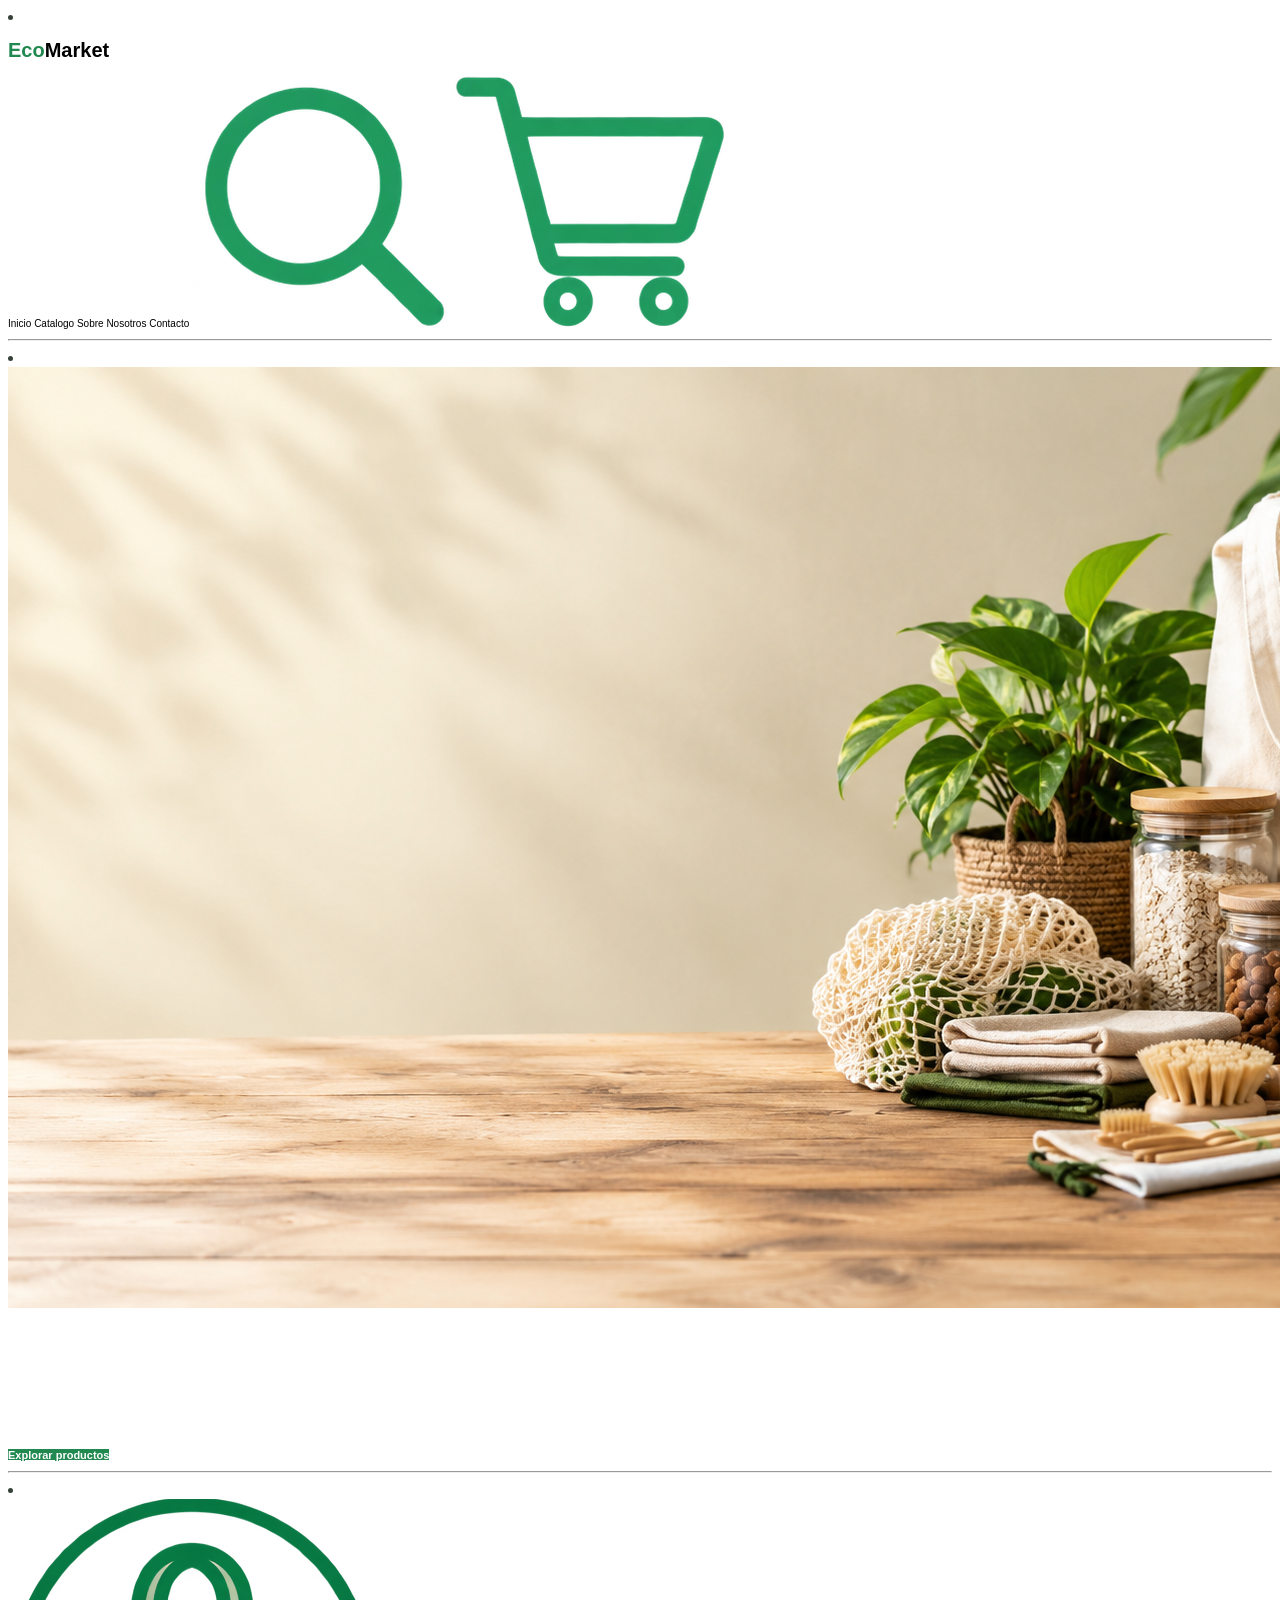
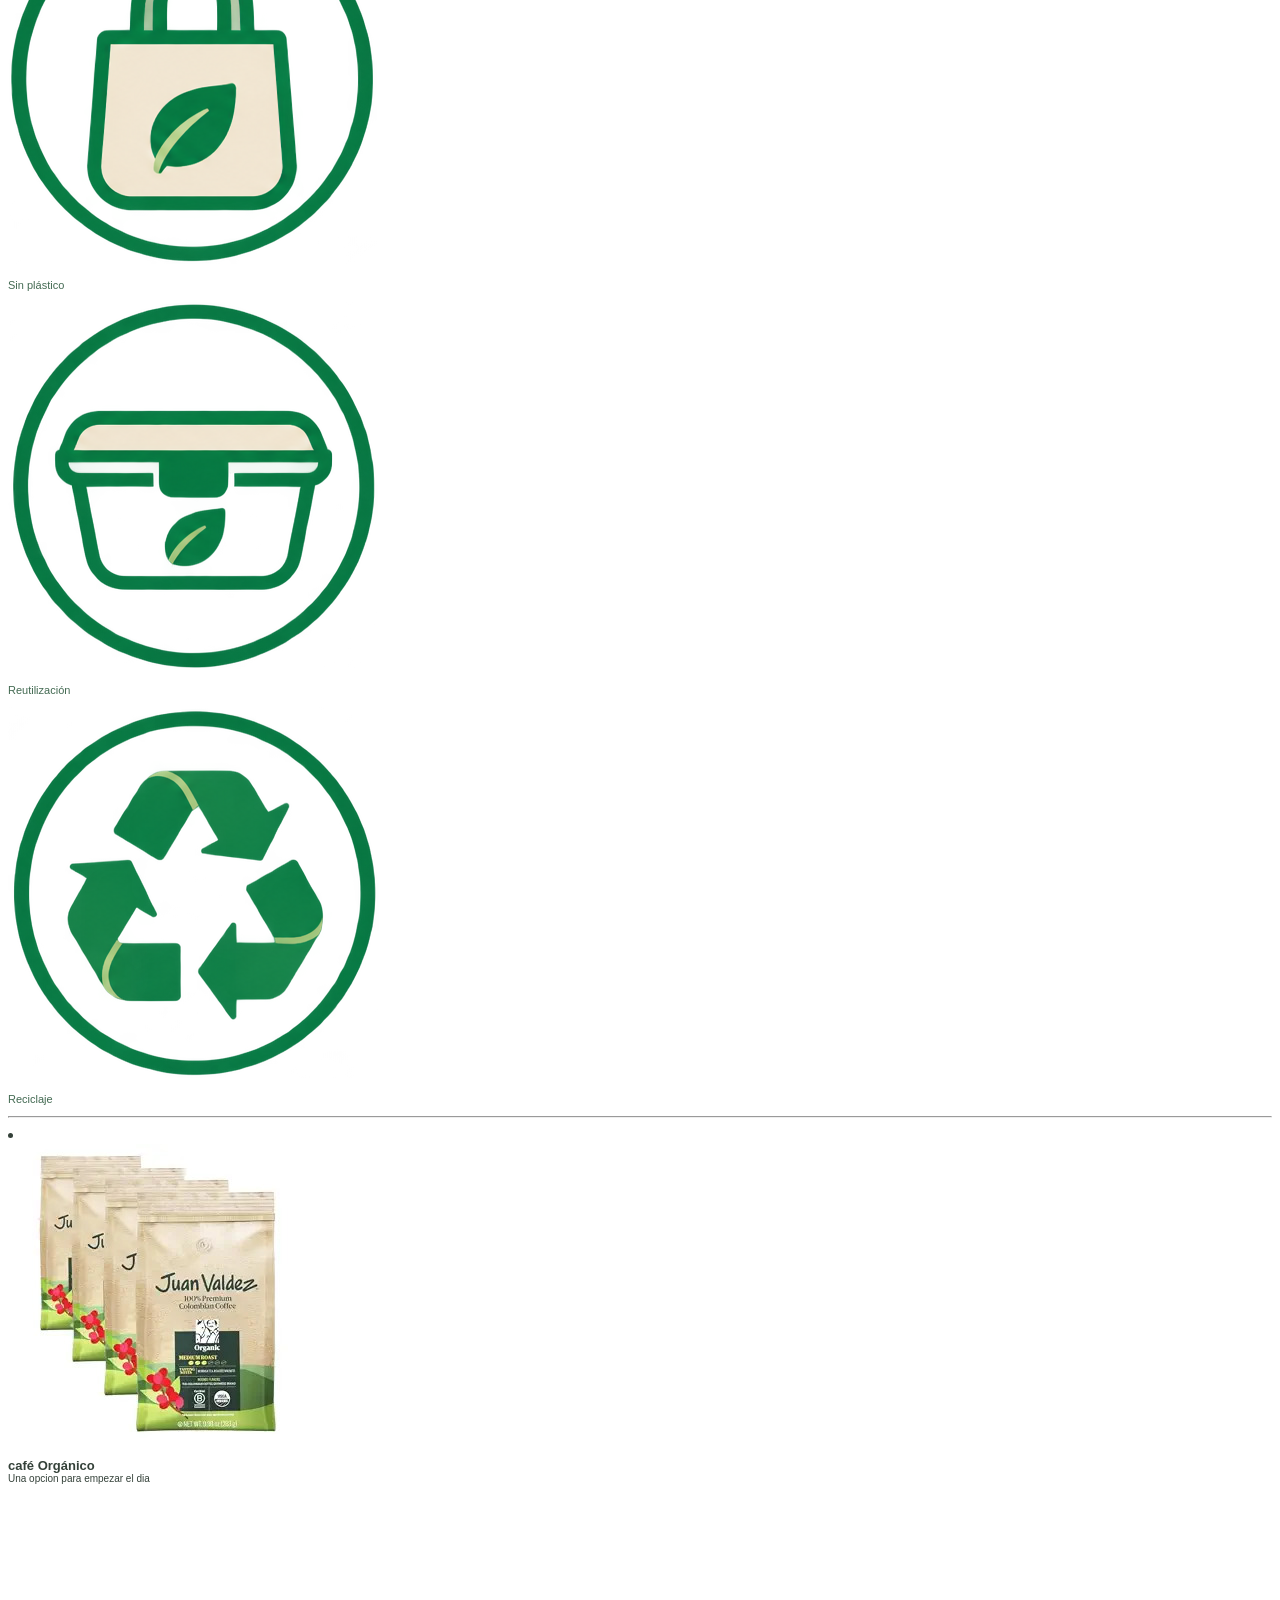
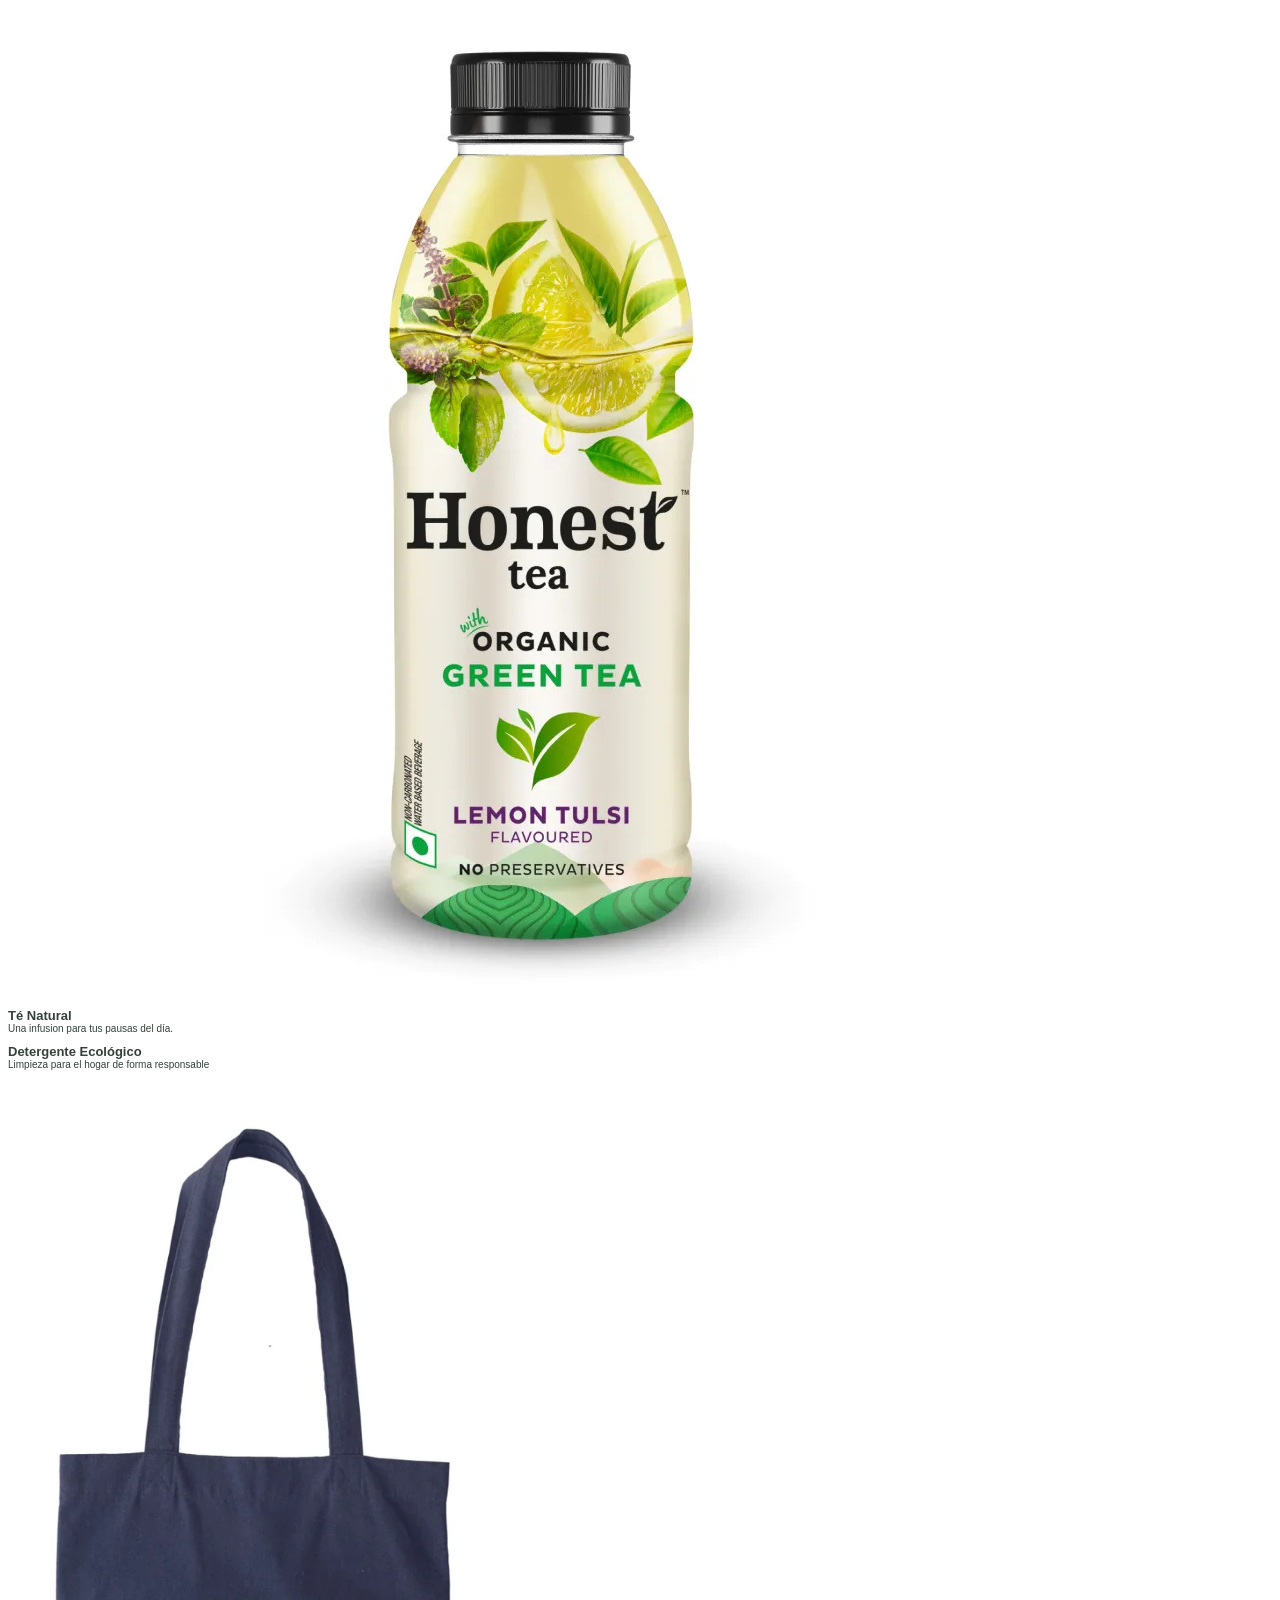
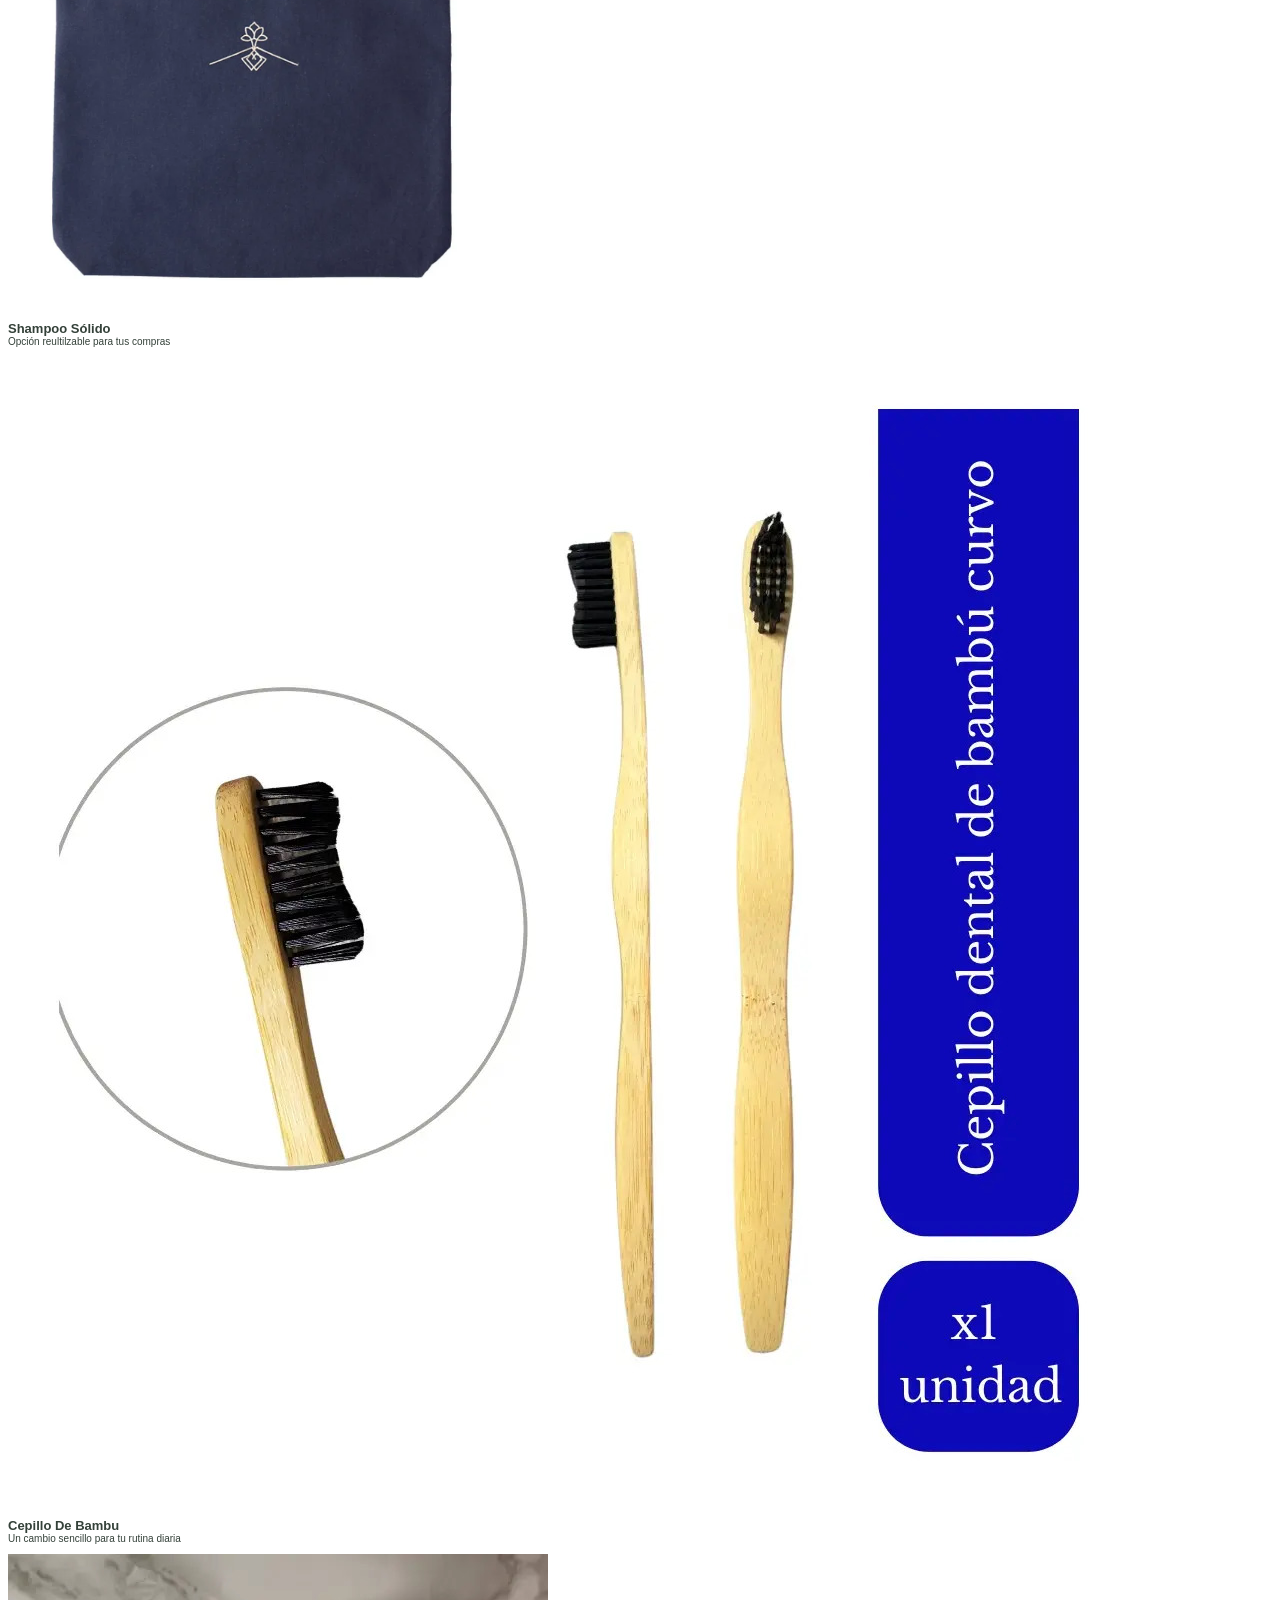
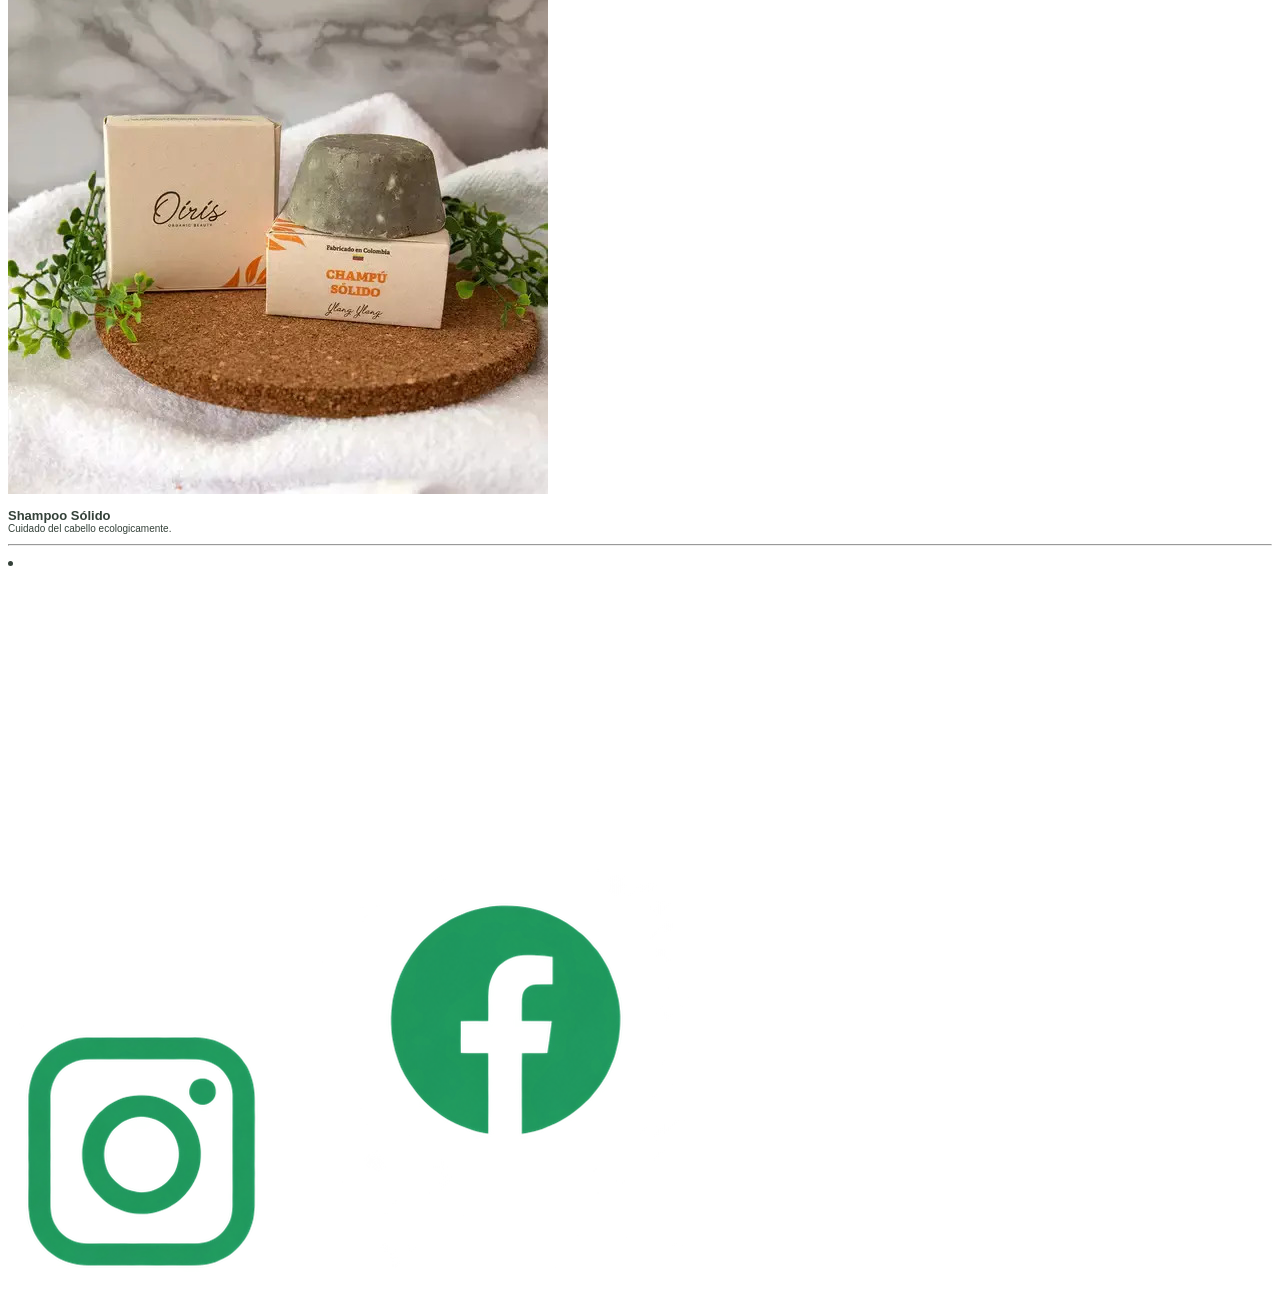
==== index.html @ 2b19588c "fix: :bug: Soluccion error de sintaxis en banner secundario entre un div class y la imagen#3 Solucci" ====
<!DOCTYPE html>
<html lang="en">
<head>
    <meta charset="UTF-8">
    <meta name="viewport" content="width=device-width, initial-scale=1.0">
    <link rel="stylesheet" href="css/layout.css">
    <link rel="stylesheet" href="css/main.css">
    <link rel="stylesheet" href="css/animations.css">
    <link rel="stylesheet" href="css/componets.css">
    <title>Inicio</title>
</head>
<body>

    <!--barra de encabezado-->
 <li class="barra_encabezado"> 
    <h1 class="titulo"><span>Eco</span>Market</h1>

    <a href="index.html" class="e_inicio">
        Inicio
    </a>

    <a href="view/productos.html" class="e_catalogo">
        Catalogo
    </a>

    <a href="view/sobre-nosotros.html" class="e_nosotros">
        Sobre Nosotros
    </a>

    <a href="#pie_de_pagina" class="e_contacto">
        Contacto
    </a>

    <img src="img/icons/lupa.png" class="barra_lupa">
    <img src="img/icons/carrito.png" class="barra_carro"> 
 </li>

<hr>

    <!--banner principal-->
 <li class="banner_principal">
    <img src="img/hero/banner principal.png" class="banner_principal">
    <h3 class="titulo_banner">Compra responsable vive sostenible</h3>
    <p class="texto_banner">Productos ecológicos y reutilizables para tu día a día.</p>
    <a href="/view/productos.html" target="_blank" class="boton_productos">
        Explorar productos
    </a>
</li> 

<hr>

    <!--banner secundario-->
<li class="banner_secundario">

    <div class="item_banner">
        <img src="img/icons/Sin-plástico.png" class="secundario_1">
        <h3 class="1_banner">Sin plástico</h3>
    </div>

    <div>
    <div class="item_banner">
        <img src="img/icons/Reutilización.png"  class="secundario_2">
        <h3 class="2_banner">Reutilización</h3>
    </div>

    <div class="item_banner">
        <img src="img/icons/Reciclaje.png" class="secundario_3">
        <h3 class="3_banner">Reciclaje</h3>
    </div>
</li>

<hr>

    <!--productos destacados-->
<li class="productos_destacados">

    <div class="destacados_objetos">
        <img src="img/products/alimentos-cafe.jpg">
        <p><span>café Orgánico</span><br>Una opcion para empezar el dia</p>
    </div>

    <div class="destacados_objetos">
        <img src="img/products/alimentos-tea.jpg">
        <p><span>Té Natural</span><br>Una infusion para tus pausas del día.</p>

    <div class="destacados_objetos"
        <img src="img/products/hogar-detergente.jpg">
        <p><span>Detergente Ecológico</span><br>Limpieza para el hogar de forma responsable</p>
    </div>
    
    <div class="destacados_objetos">
        <img src="img/products/moda-bolsa.png">
        <p><span>Shampoo Sólido</span><br>Opción reultilzable para tus compras</p>
    </div>

    <div class="destacados_objetos">
        <img src="img/products/personal-cepillo.jpg">
        <p><span>Cepillo De Bambu</span><br>Un cambio sencillo para tu rutina diaria</p>
    </div>

    <div class="destacados_objetos">
        <img src="img/products/personal-shampoo.jpg">
        <p><span>Shampoo Sólido</span><br>Cuidado del cabello ecologicamente.</p>
    </div>
</li>

<hr>

    <!--pie de pagina-->
<li class="pie_de_pagina">
<footer>
    <h3 class="titulo_pie">EcoMarket</h3>
    <p>Productos ecológicos para un consumo responsable<p>
    <h4>Contacto</h4>
    <ol>
        <p>ecomarket@gmail.com</p>
        <p>3245678900</p>
        <p>Tv 93 #34-99, Bucaramanga, Santander</p>
    </ol>
    <h4>Legal</h4>
    <ol>
        <p>Terminos y condiciones</p>
        <p>política de privacidad</p>
        <p>politica de cookies</p> 
    </ol>
    <h4>Redes</h4>

    <img src="img/icons/ig.png">
    <img src="img/icons/fb.png">
    <p spellcheck="false"></p>
    </footer>
</li>
</body>
</html>
---- css/layout.css ----
/*COMIENZO INDEX.HTML*/


/*Encabezado*/

/*Banner Principal*/

/*Banner Secundario*/

/*Productos 

/*Pie De Pagina*/


/*FINAL INDEX.HTML*/
---- css/main.css ----
/*COMIENZO INDEX.HTML*/

/*TODA LA PAGINA*/
body {
    font-family: 'Poppins', sans-serif;
    color: rgb(52, 65, 57);
}

/* Encabezado */
.titulo span{
    font-family: 'Montserrat', sans-serif;
    font-size: 20px;
    font-weight: 700;
    color: rgb(33, 136, 79);
}

.titulo {
    font-family: 'Montserrat', sans-serif;
    font-size: 20px;
    font-weight: 700;
    color: rgb(0, 0, 0);
}

.e_inicio, .e_catalogo, .e_nosotros, .e_contacto {
    font-size: 10px;
    font-weight: 500;
    color: rgb(0, 0, 0);
    text-decoration: none;
}

/* Banner principal */
.titulo_banner {
    font-size: 34px;
    font-weight: 700;
    color: rgb(255, 255, 255);
}

.texto_banner {
    font-size: 12px;
    font-weight: 400;
    color: rgb(255, 255, 255);
}

.boton_productos {
    font-size: 11px;
    font-weight: 600;
    color: rgb(255, 255, 255);
    background-color: rgb(33, 136, 79);
}

/* Banner secundario */
.item_banner h3 {
    font-size: 11px;
    font-weight: 500;
    color: rgb(67, 106, 82);
}

/* Productos destacados */
.destacados_objetos p {
    font-size: 10px;
    font-weight: 400;
    color: rgb(52, 65, 57);
}

.destacados_objetos span {
    font-size: 13px;
    font-weight: 700;
    color: rgb(52, 65, 57);
}

/* Pie de página */
footer h3 {
    font-size: 16px;
    font-weight: 700;
    color: rgb(255, 255, 255);
}

footer h4 {
    font-size: 11px;
    font-weight: 700;
    color: rgb(255, 255, 255);
}

footer p {
    font-size: 10px;
    font-weight: 400;
    color: rgb(255, 255, 255);
}

/*FINAL INDEX.HTML*/
---- css/animations.css ----
/*COMIENZO INDEX.HTML*/


/*Encabezado*/

/*Banner Principal*/

/*Banner Secundario*/

/*Productos*/

/*Pie De Pagina*/


/*FINAL INDEX.HTML*/
---- css/componets.css ----
/*COMIENZO INDEX.HTML*/


/*Encabezado*/

/*Banner Principal*/

/*Banner Secundario*/

/*Productos 

/*Pie De Pagina*/


/*FINAL INDEX.HTML*/
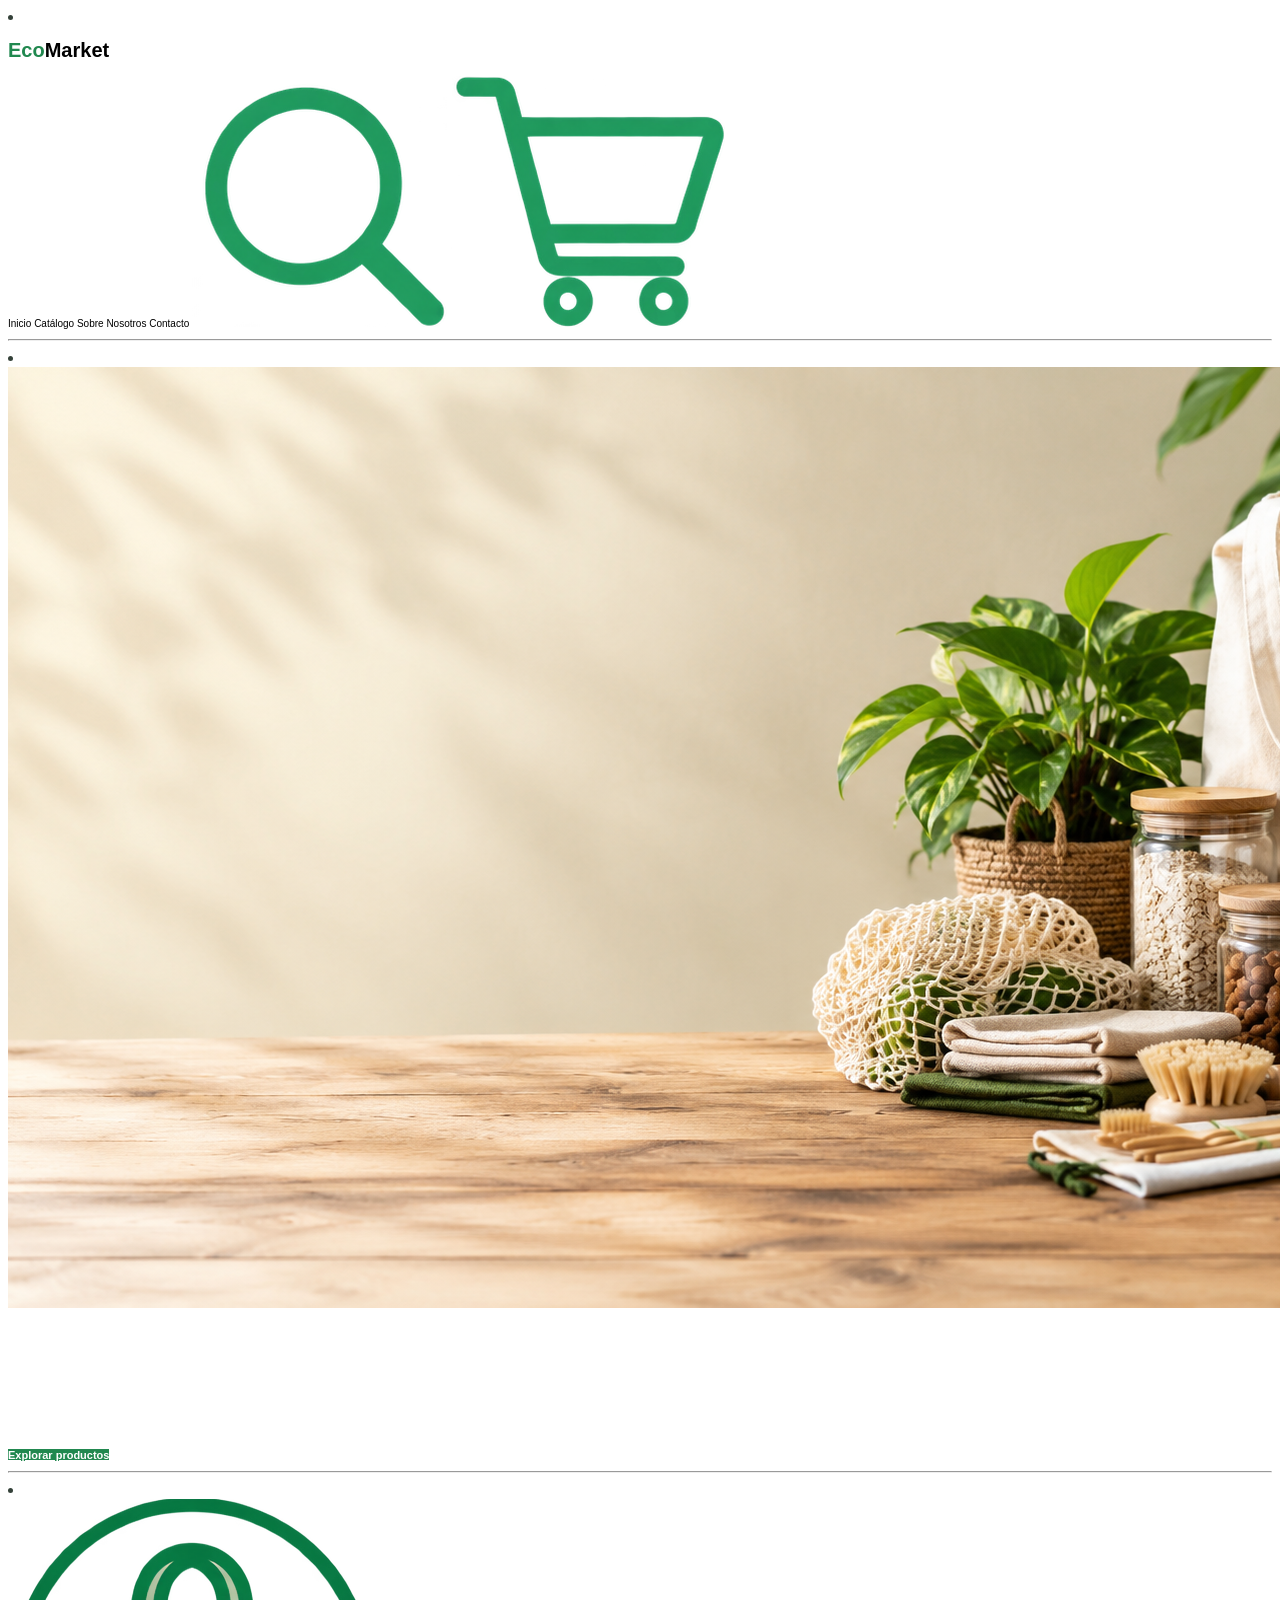
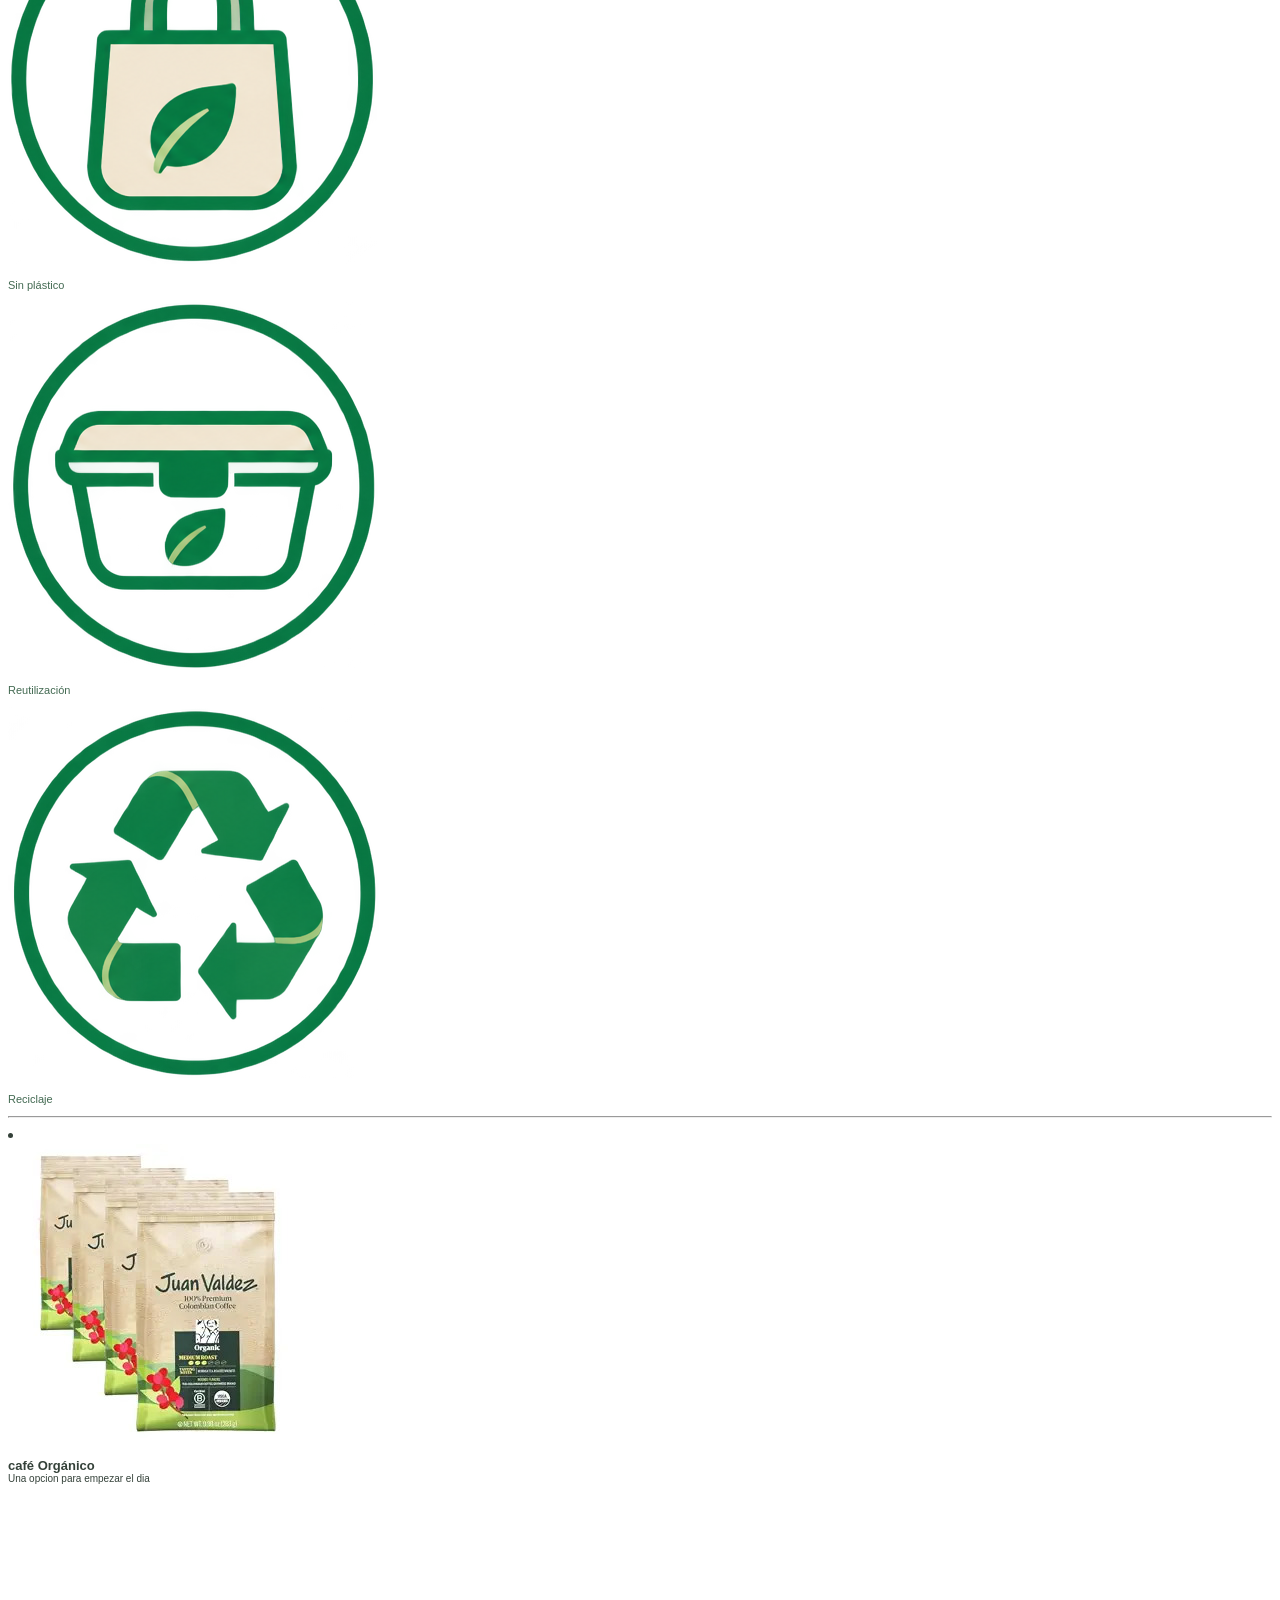
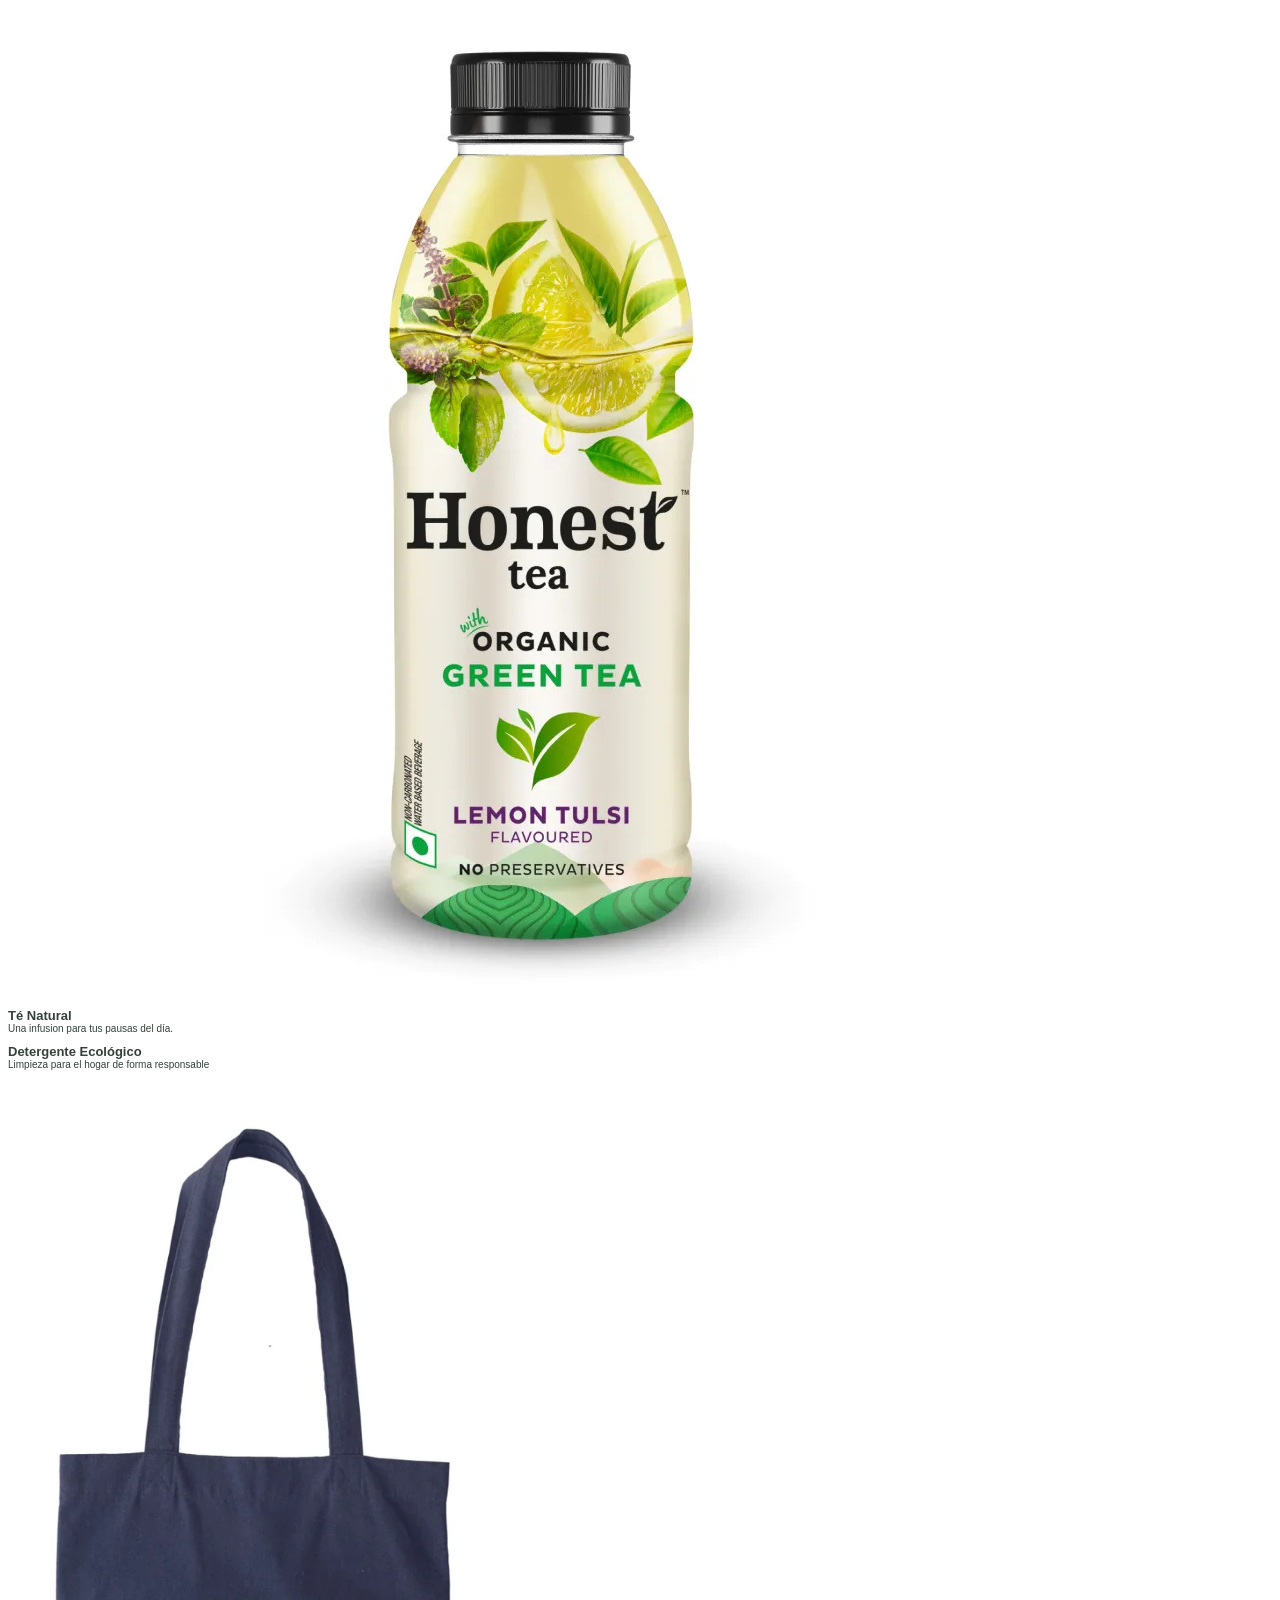
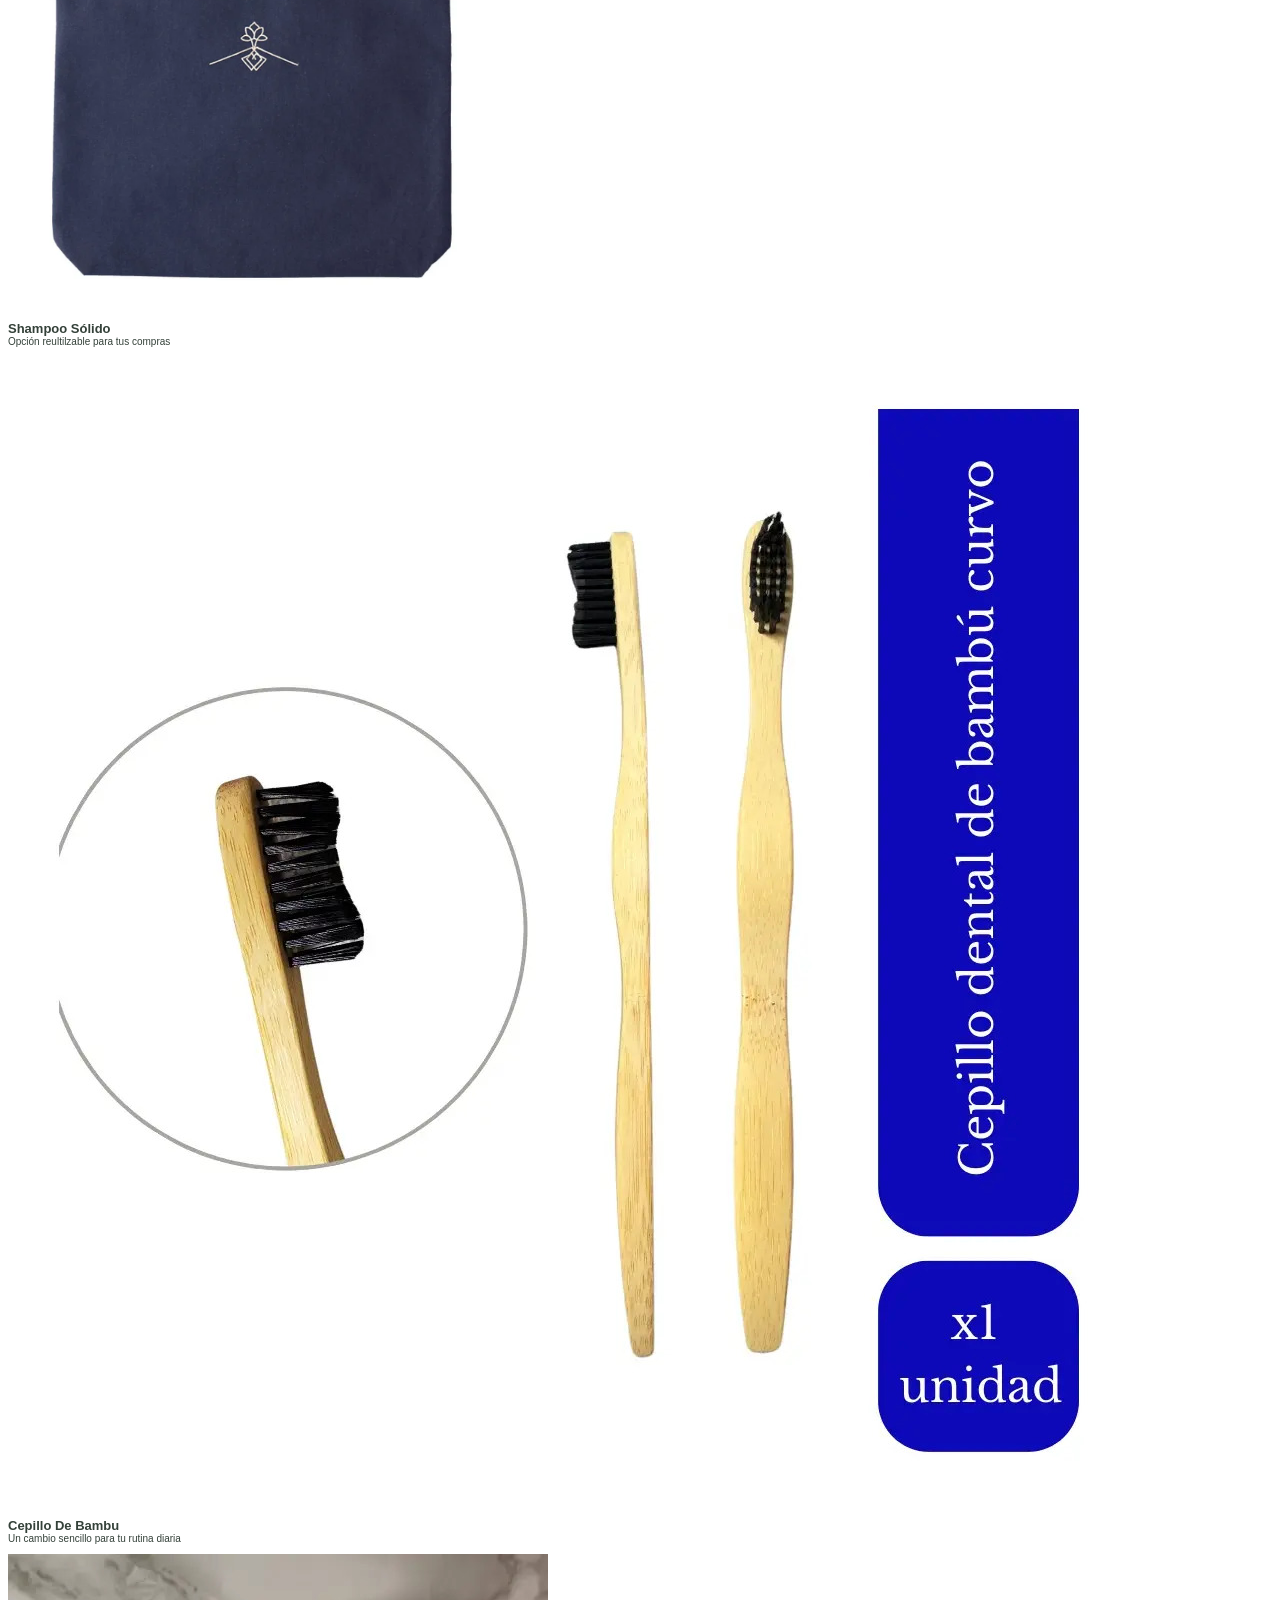
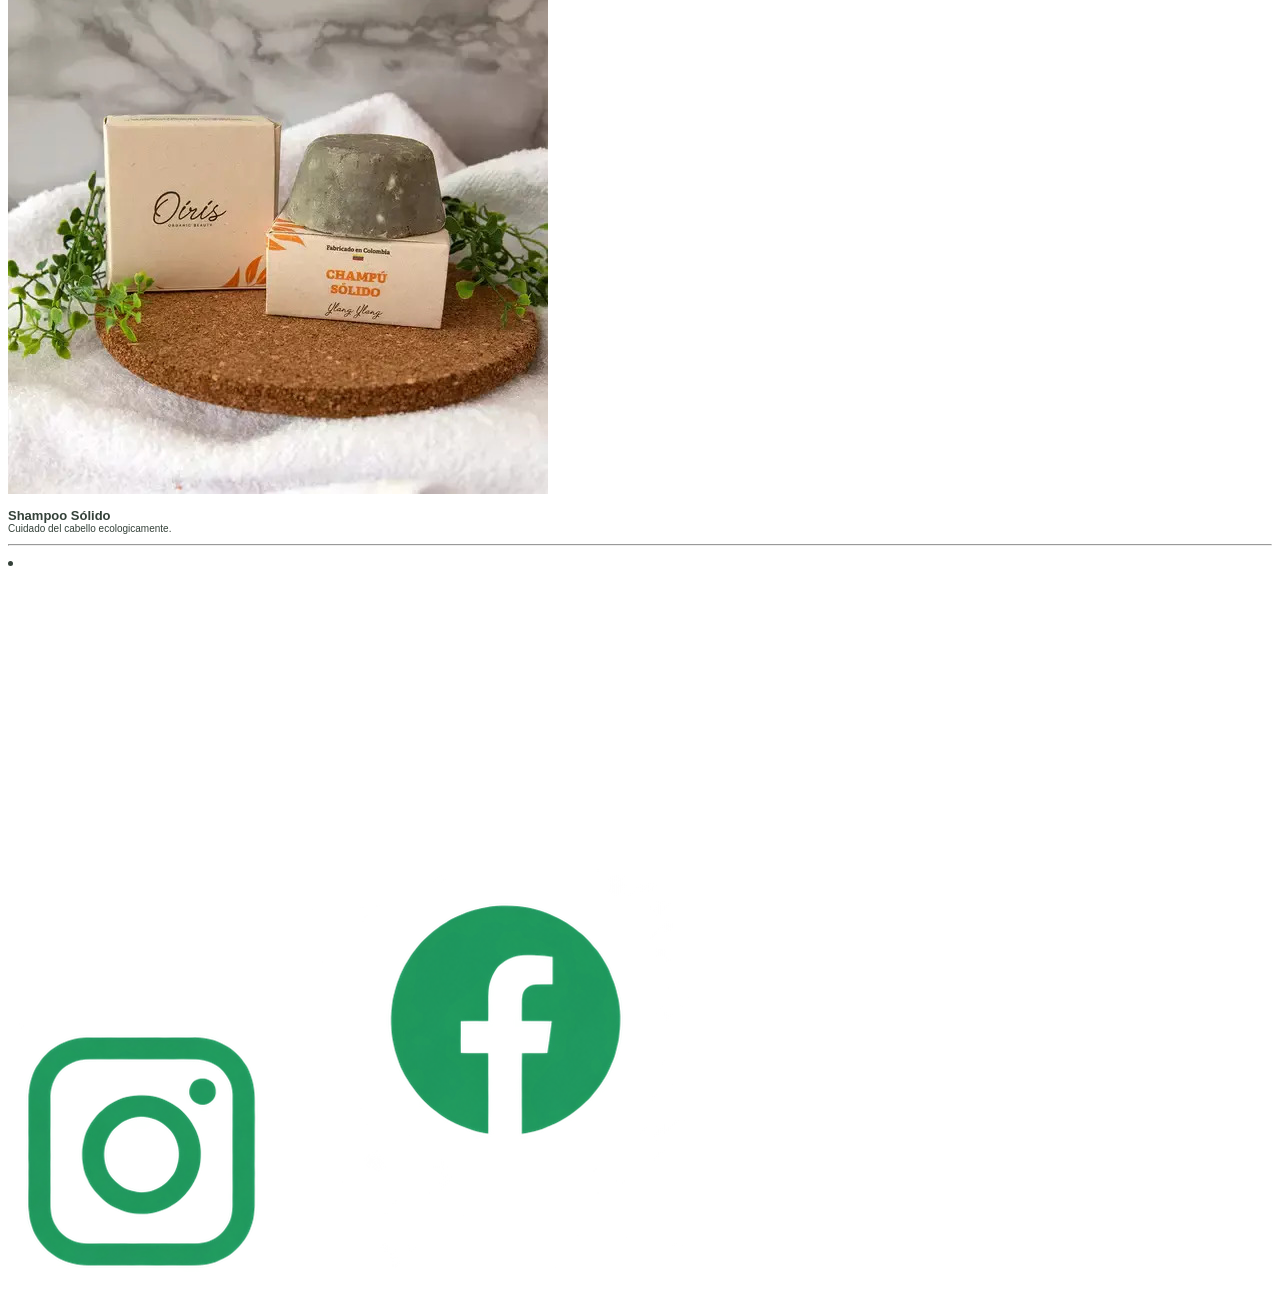
==== commit 32441ae3: "fix: :bug: correcion error de sintaxis ir a contacto.html correcion error de sintaxis ir a contacto." ====
--- a/index.html
+++ b/index.html
@@ -20,14 +20,14 @@
     </a>
 
     <a href="view/productos.html" class="e_catalogo">
-        Catalogo
+        Catálogo
     </a>
 
     <a href="view/sobre-nosotros.html" class="e_nosotros">
         Sobre Nosotros
     </a>
 
-    <a href="#pie_de_pagina" class="e_contacto">
+    <a href="view/contacto.html" class="e_contacto">
         Contacto
     </a>
 
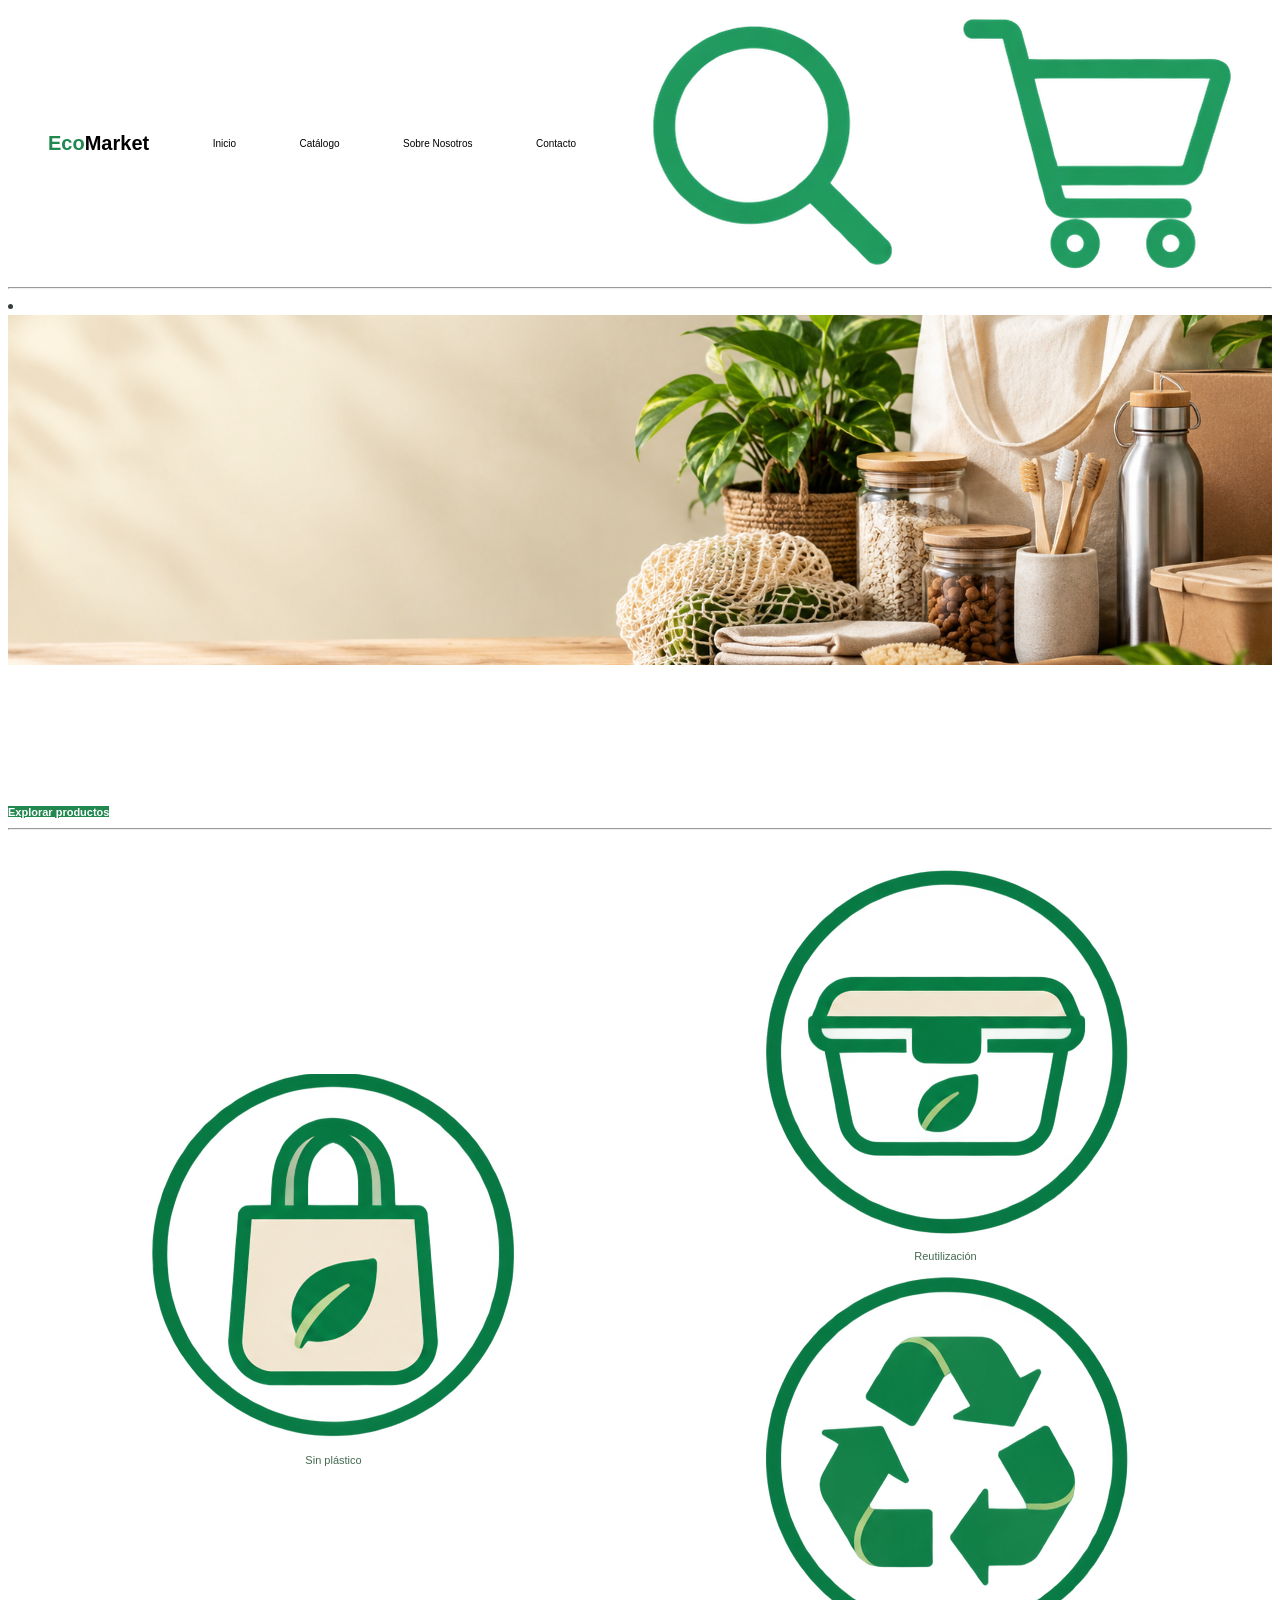
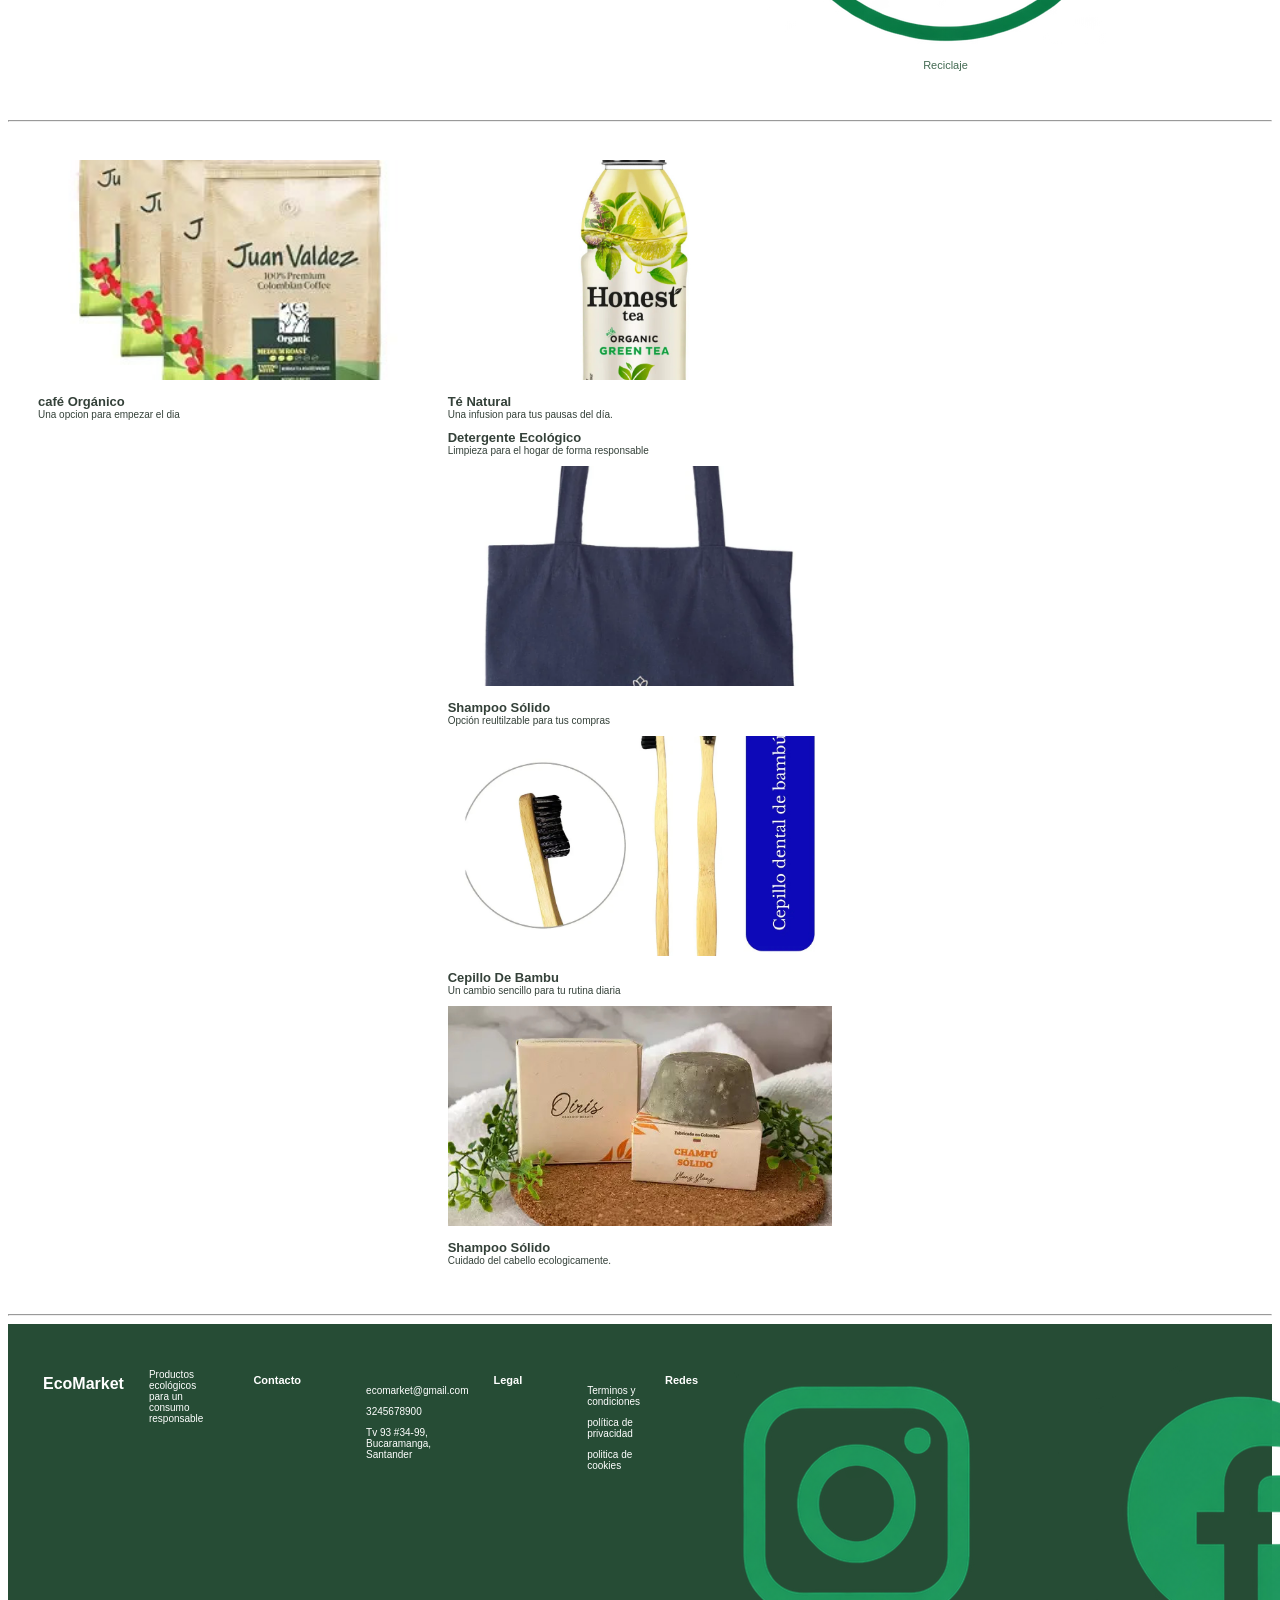
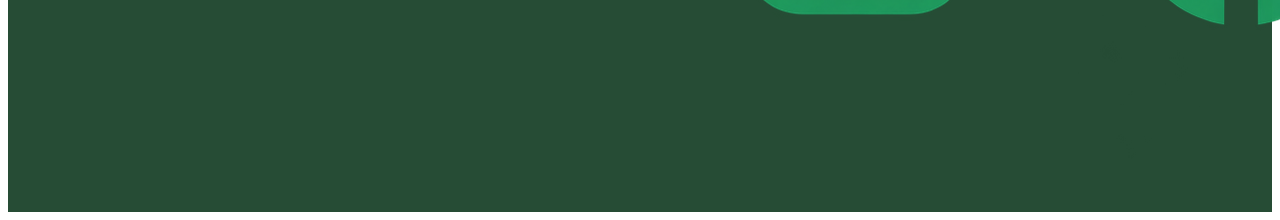
==== commit f9fc7ee3: "feat: :sparkles: creacion layout.css creacion layout.css" ====
--- a/index.html
+++ b/index.html
@@ -12,13 +12,14 @@
 <body>
 
     <!--barra de encabezado-->
+<header>
  <li class="barra_encabezado"> 
     <h1 class="titulo"><span>Eco</span>Market</h1>
 
     <a href="index.html" class="e_inicio">
         Inicio
     </a>
-
+    
     <a href="view/productos.html" class="e_catalogo">
         Catálogo
     </a>
@@ -34,6 +35,7 @@
     <img src="img/icons/lupa.png" class="barra_lupa">
     <img src="img/icons/carrito.png" class="barra_carro"> 
  </li>
+</header>
 
 <hr>
 
--- a/css/layout.css
+++ b/css/layout.css
@@ -1,15 +1,98 @@
 /*COMIENZO INDEX.HTML*/
 
 
-/*Encabezado*/
+/* ENCABEZADO */
+header {
+    width: 100%;
+}
 
-/*Banner Principal*/
+.barra_encabezado {
+    display: flex;
+    justify-content: space-between;
+    align-items: center;
+    padding: 10px 40px;
+    list-style: none;
+    gap: 20px;
+}
 
-/*Banner Secundario*/
+/* BANNER PRINCIPAL */
+.banner_principal {
+    position: relative;
+}
 
-/*Productos 
+img.banner_principal {
+    width: 100%;
+    height: 350px;
+    object-fit: cover;
+}
 
-/*Pie De Pagina*/
+/* BANNER SECUNDARIO */
+.banner_secundario {
+    display: flex;
+    justify-content: space-around;
+    align-items: center;
+    padding: 30px;
+    list-style: none;
+    gap: 20px;
+}
+
+.item_banner {
+    text-align: center;
+}
+
+/* PRODUCTOS DESTACADOS */
+.productos_destacados {
+    display: grid;
+    grid-template-columns: repeat(3, minmax(0, 1fr));
+    gap: 25px;
+    padding: 30px;
+    list-style: none;
+}
+
+.destacados_objetos {
+    min-width: 0;
+}
+
+.destacados_objetos img {
+    width: 100%;
+    height: 220px;
+    object-fit: cover;
+}
+
+/* PIE DE PAGINA */
+.pie_de_pagina {
+    list-style: none;
+}
+
+footer {
+    display: flex;
+    justify-content: space-between;
+    align-items: flex-start;
+    gap: 25px;
+    padding: 35px;
+    background-color: rgb(38, 76, 53);
+}
+
+/* Movil */
+@media (max-width: 700px) {
+    .barra_encabezado {
+        flex-wrap: wrap;
+        padding: 15px;
+    }
+
+    .banner_secundario {
+        flex-wrap: wrap;
+    }
+
+    .productos_destacados {
+        grid-template-columns: repeat(2, minmax(0, 1fr));
+        padding: 15px;
+    }
+
+    footer {
+        flex-wrap: wrap;
+    }
+}
 
 
 /*FINAL INDEX.HTML*/
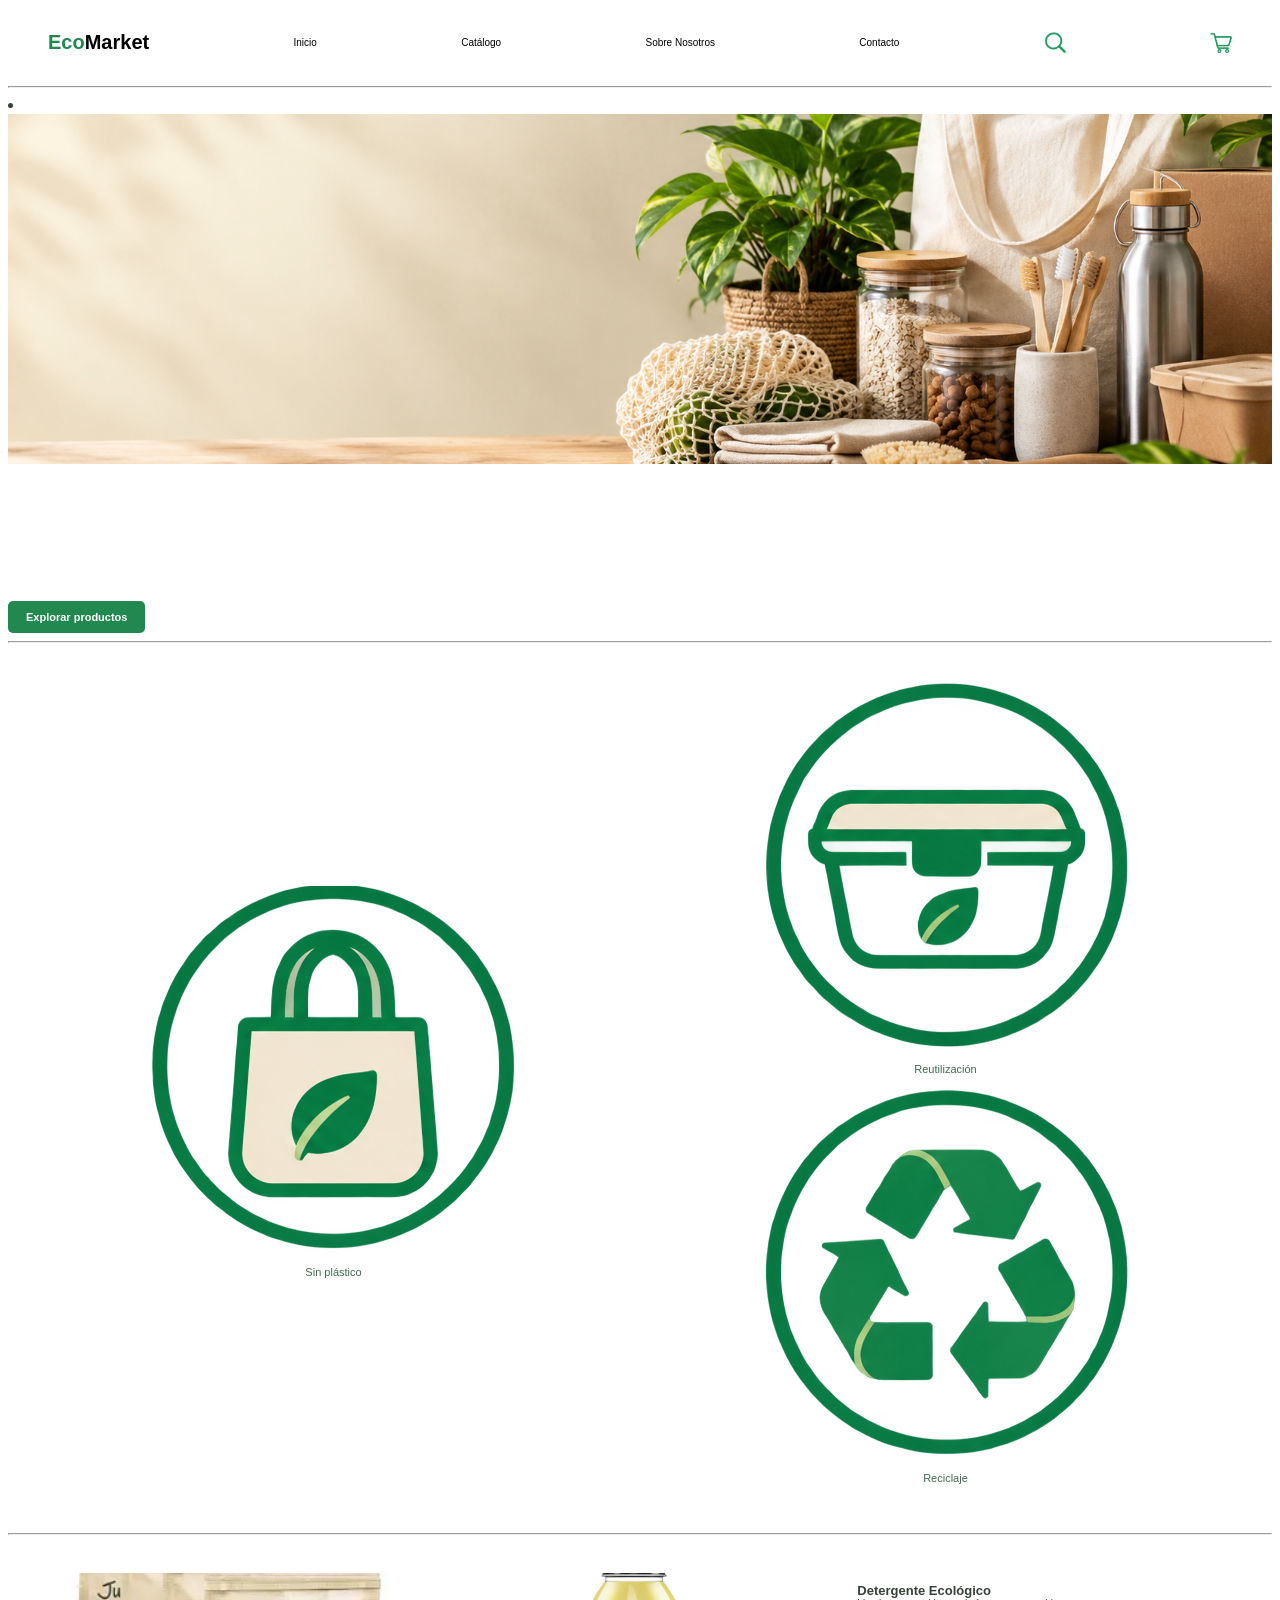
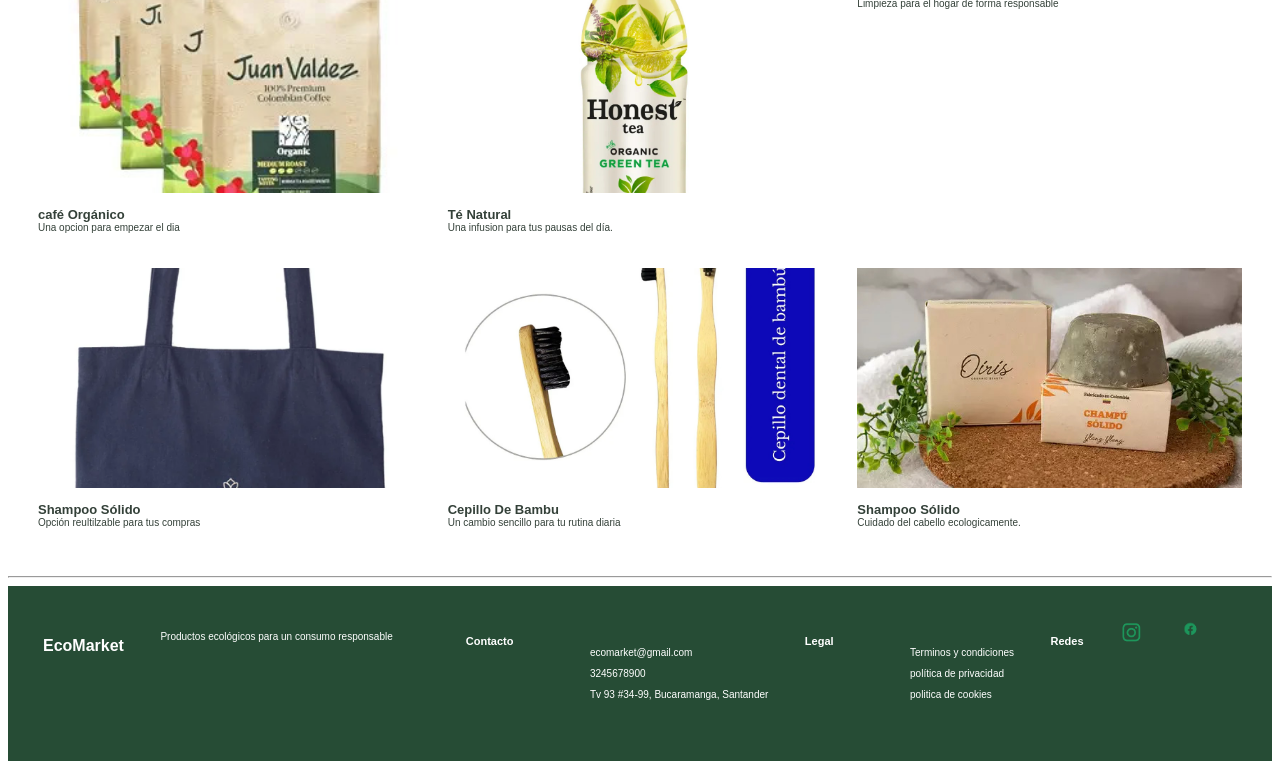
==== commit 38c787a5: "fix: :bug: correcion error de sintaxis con un div orrecion error de sintaxis con un div" ====
--- a/index.html
+++ b/index.html
@@ -84,7 +84,8 @@
     <div class="destacados_objetos">
         <img src="img/products/alimentos-tea.jpg">
         <p><span>Té Natural</span><br>Una infusion para tus pausas del día.</p>
-
+    </div>
+    
     <div class="destacados_objetos"
         <img src="img/products/hogar-detergente.jpg">
         <p><span>Detergente Ecológico</span><br>Limpieza para el hogar de forma responsable</p>
--- a/css/animations.css
+++ b/css/animations.css
@@ -1,15 +1,49 @@
 /*COMIENZO INDEX.HTML*/
 
 
-/*Encabezado*/
+/* TRANSICIONES DE LOS ENLACES */
+.e_inicio,
+.e_catalogo,
+.e_nosotros,
+.e_contacto {
+    transition: color 0.3s ease;
+}
 
-/*Banner Principal*/
+.e_inicio:hover,
+.e_catalogo:hover,
+.e_nosotros:hover,
+.e_contacto:hover {
+    color: rgb(33, 136, 79);
+}
 
-/*Banner Secundario*/
+/* EFECTO DEL BOTON */
+.boton_productos {
+    transition: background-color 0.3s ease,
+                transform 0.3s ease;
+}
 
-/*Productos*/
+.boton_productos:hover {
+    background-color: rgb(25, 105, 61);
+    transform: translateY(-2px);
+}
 
-/*Pie De Pagina*/
+/* EFECTO DE LOS PRODUCTOS */
+.destacados_objetos img {
+    transition: transform 0.3s ease;
+}
 
+.destacados_objetos img:hover {
+    transform: scale(1.03);
+}
+
+/* ACCESIBILIDAD */
+@media (prefers-reduced-motion: reduce) {
+    *,
+    *::before,
+    *::after {
+        animation: none !important;
+        transition: none !important;
+    }
+}
 
 /*FINAL INDEX.HTML*/
--- a/css/componets.css
+++ b/css/componets.css
@@ -1,15 +1,62 @@
 /*COMIENZO INDEX.HTML*/
 
+/* ENLACES DEL ENCABEZADO */
+.e_inicio,
+.e_catalogo,
+.e_nosotros,
+.e_contacto {
+    font-size: 10px;
+    font-weight: 500;
+    color: rgb(0, 0, 0);
+    text-decoration: none;
+}
 
-/*Encabezado*/
+/* ICONOS DEL ENCABEZADO */
+.barra_lupa,
+.barra_carro {
+    width: 22px;
+    height: 22px;
+    object-fit: contain;
+    cursor: pointer;
+}
 
-/*Banner Principal*/
+/* BOTON DEL BANNER */
+.boton_productos {
+    display: inline-block;
+    padding: 10px 18px;
+    border-radius: 5px;
+    font-size: 11px;
+    font-weight: 600;
+    color: white;
+    background-color: rgb(33, 136, 79);
+    text-decoration: none;
+}
 
-/*Banner Secundario*/
+/* BENEFICIOS ECOLOGICOS */
+.item_banner h3 {
+    font-size: 11px;
+    font-weight: 500;
+    color: rgb(67, 106, 82);
+}
 
-/*Productos 
+/* TEXTOS DE LOS PRODUCTOS */
+.destacados_objetos p {
+    font-size: 10px;
+    font-weight: 400;
+    color: rgb(52, 65, 57);
+}
 
-/*Pie De Pagina*/
+.destacados_objetos span {
+    font-size: 13px;
+    font-weight: 700;
+    color: rgb(52, 65, 57);
+}
 
+/* IMAGENES DE REDES SOCIALES */
+footer img {
+    width: 22px;
+    height: 22px;
+    object-fit: contain;
+}
 
 /*FINAL INDEX.HTML*/
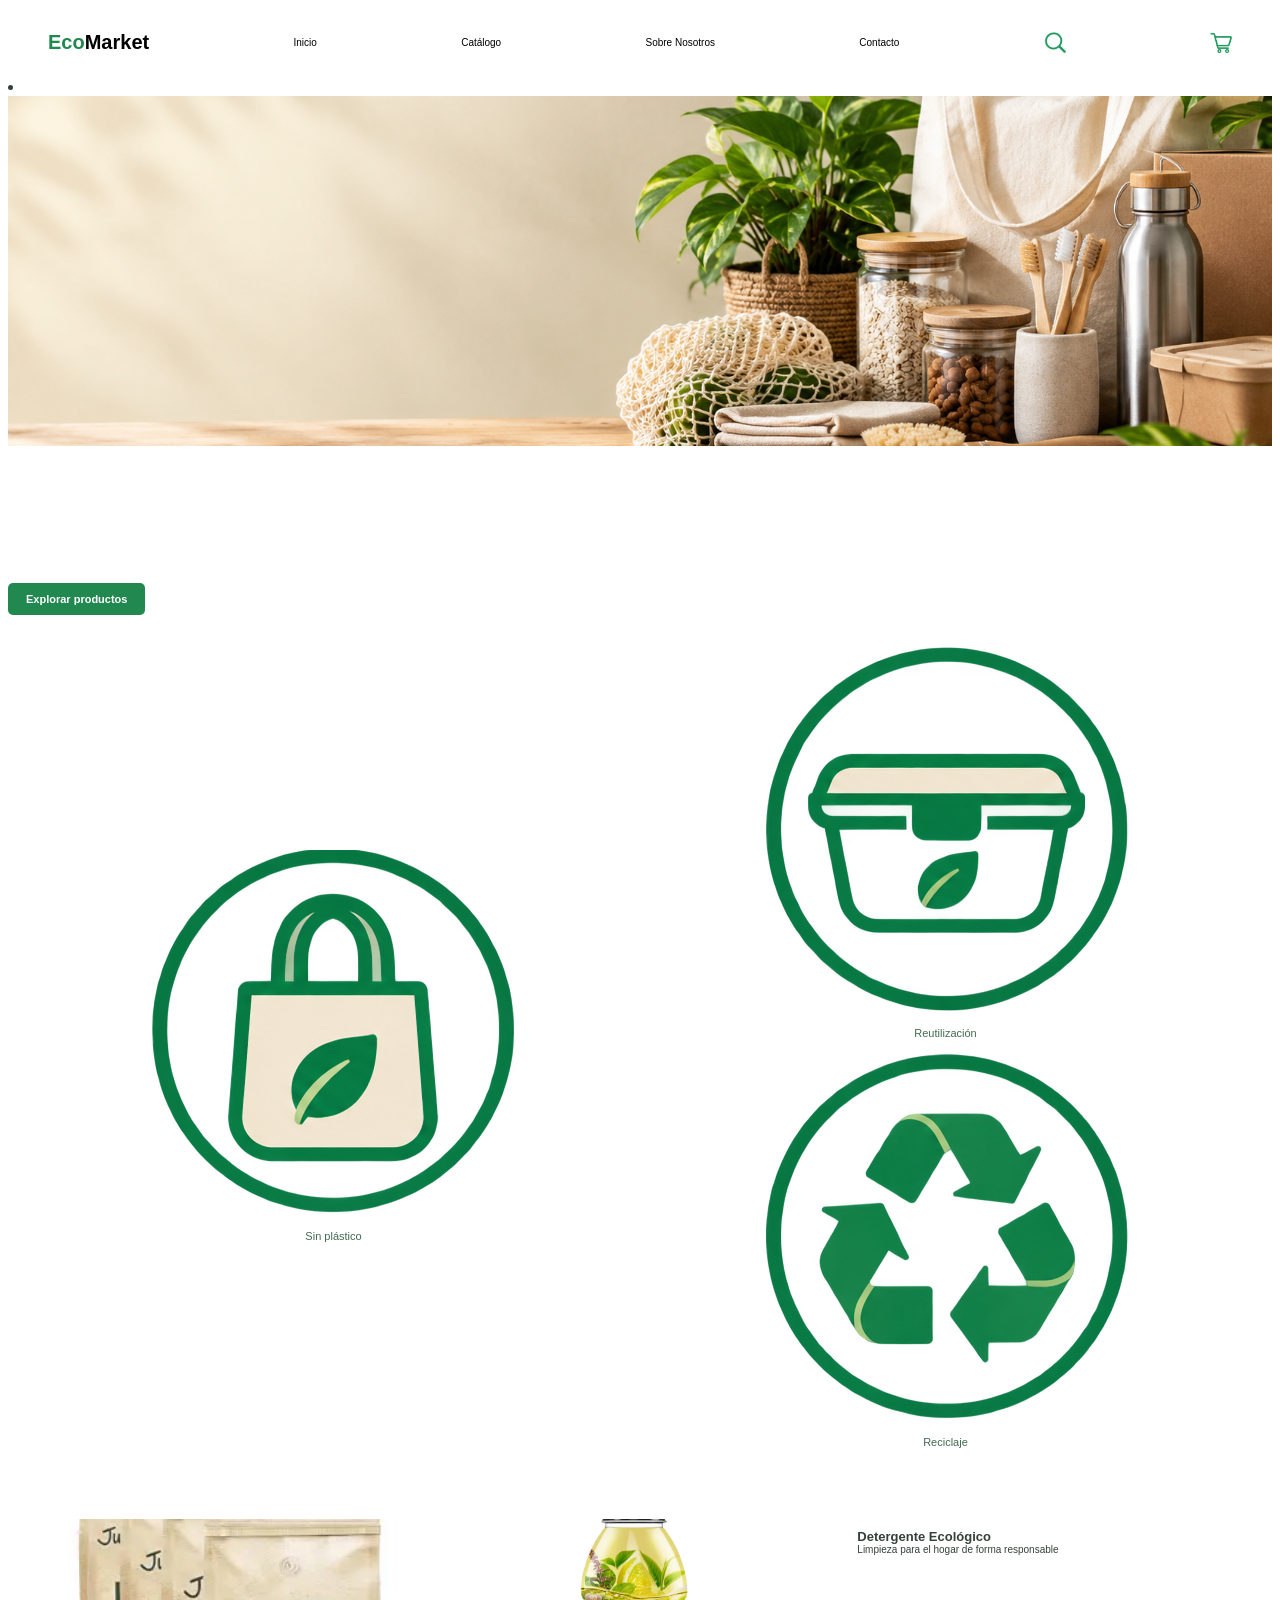
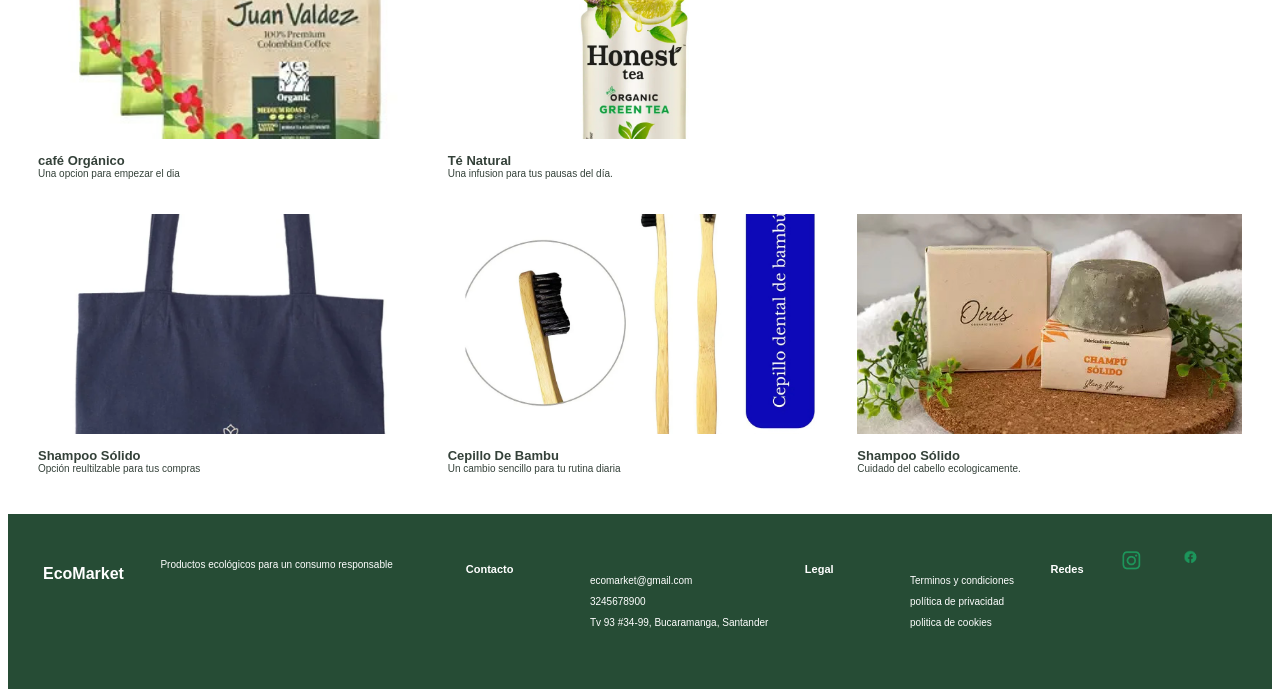
==== commit fb164dbb: "feat: :bug: se elimaron los hr para un diseño mas estetico se elimaron los hr para un diseño mas est" ====
--- a/index.html
+++ b/index.html
@@ -37,7 +37,6 @@
  </li>
 </header>
 
-<hr>
 
     <!--banner principal-->
  <li class="banner_principal">
@@ -49,7 +48,6 @@
     </a>
 </li> 
 
-<hr>
 
     <!--banner secundario-->
 <li class="banner_secundario">
@@ -71,7 +69,6 @@
     </div>
 </li>
 
-<hr>
 
     <!--productos destacados-->
 <li class="productos_destacados">
@@ -85,7 +82,7 @@
         <img src="img/products/alimentos-tea.jpg">
         <p><span>Té Natural</span><br>Una infusion para tus pausas del día.</p>
     </div>
-    
+
     <div class="destacados_objetos"
         <img src="img/products/hogar-detergente.jpg">
         <p><span>Detergente Ecológico</span><br>Limpieza para el hogar de forma responsable</p>
@@ -107,7 +104,6 @@
     </div>
 </li>
 
-<hr>
 
     <!--pie de pagina-->
 <li class="pie_de_pagina">
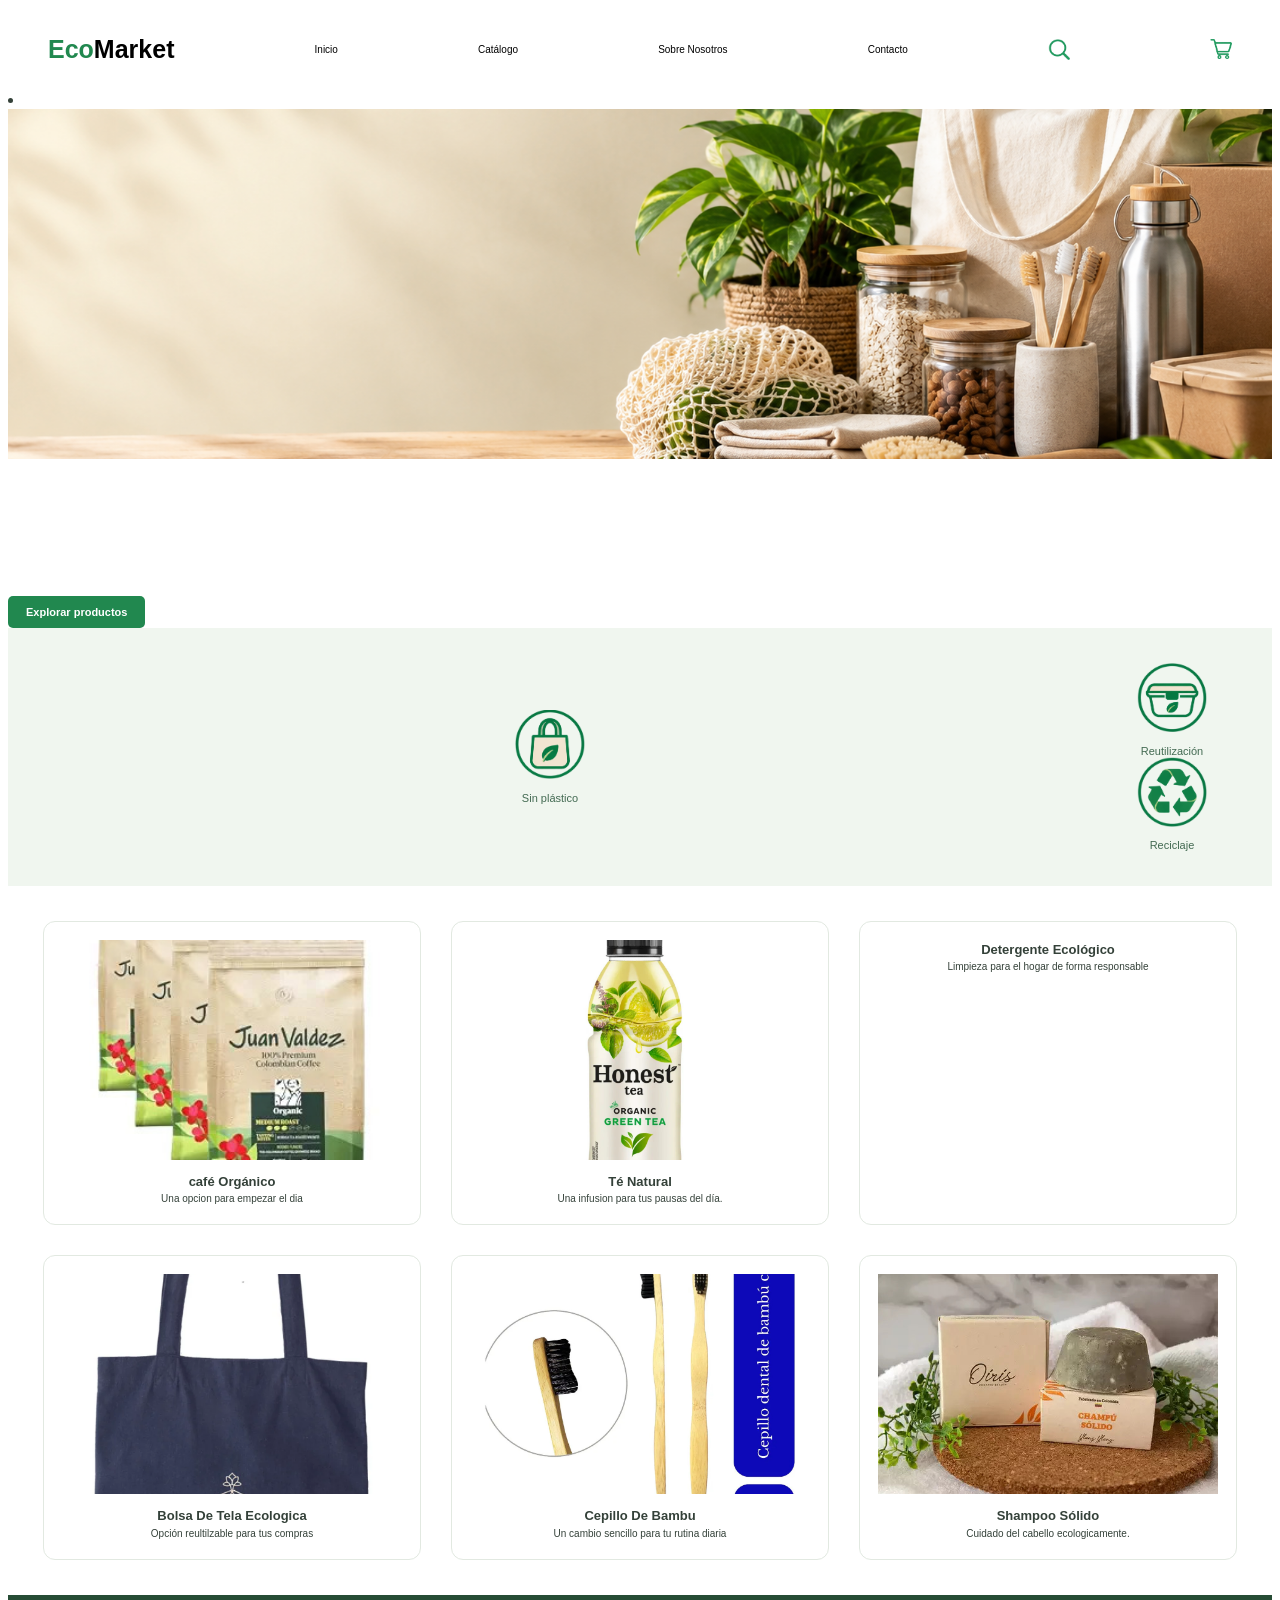
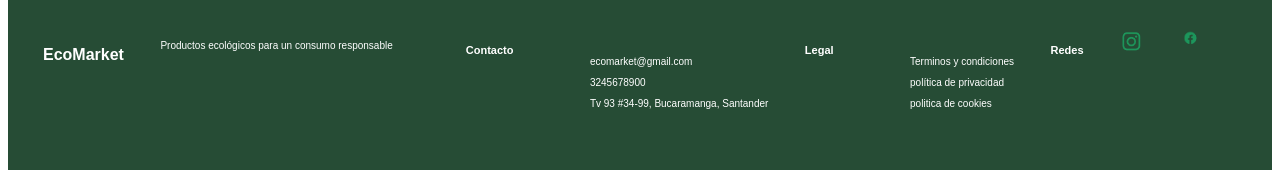
==== commit b0790704: "feat: :building_construction: arreglando problemas y agregando nuevas funcionalidades a los css arre" ====
--- a/index.html
+++ b/index.html
@@ -90,7 +90,7 @@
     
     <div class="destacados_objetos">
         <img src="img/products/moda-bolsa.png">
-        <p><span>Shampoo Sólido</span><br>Opción reultilzable para tus compras</p>
+        <p><span>Bolsa De Tela Ecologica</span><br>Opción reultilzable para tus compras</p>
     </div>
 
     <div class="destacados_objetos">
--- a/css/layout.css
+++ b/css/layout.css
@@ -29,11 +29,36 @@
 /* BANNER SECUNDARIO */
 .banner_secundario {
     display: flex;
-    justify-content: space-around;
+    justify-content: space-evenly;
     align-items: center;
-    padding: 30px;
+    gap: 30px;
+    flex-wrap: wrap;
+    background-color: #f0f6ef;
+    padding: 35px 25px;
+    margin: 0;
     list-style: none;
-    gap: 20px;
+    box-sizing: border-box;
+}
+
+.item_banner {
+    display: flex;
+    flex-direction: column;
+    align-items: center;
+    justify-content: center;
+    gap: 12px;
+    flex: 1;
+    min-width: 150px;
+    text-align: center;
+}
+
+.item_banner img {
+    width: 70px;
+    height: 70px;
+    object-fit: contain;
+}
+
+.item_banner h3 {
+    margin: 0;
 }
 
 .item_banner {
@@ -41,12 +66,56 @@
 }
 
 /* PRODUCTOS DESTACADOS */
+
 .productos_destacados {
     display: grid;
     grid-template-columns: repeat(3, minmax(0, 1fr));
-    gap: 25px;
-    padding: 30px;
+    gap: 30px;
+    padding: 35px;
+    margin: 0;
     list-style: none;
+    box-sizing: border-box;
+}
+
+.destacados_objetos {
+    display: flex;
+    flex-direction: column;
+    align-items: center;
+    text-align: center;
+    padding: 18px;
+    gap: 12px;
+    min-width: 0;
+    border: 1px solid #e2e9e1;
+    border-radius: 12px;
+    background-color: #ffffff;
+    box-sizing: border-box;
+}
+
+.destacados_objetos img {
+    display: block;
+    width: 100%;
+    height: 190px;
+    object-fit: contain;
+}
+
+.destacados_objetos p {
+    margin: 0;
+    line-height: 1.5;
+    max-width: 250px;
+}
+
+@media (max-width: 700px) {
+    .productos_destacados {
+        grid-template-columns: repeat(2, minmax(0, 1fr));
+        padding: 20px;
+        gap: 15px;
+    }
+}
+
+@media (max-width: 450px) {
+    .productos_destacados {
+        grid-template-columns: 1fr;
+    }
 }
 
 .destacados_objetos {
--- a/css/main.css
+++ b/css/main.css
@@ -9,15 +9,15 @@
 /* Encabezado */
 .titulo span{
     font-family: 'Montserrat', sans-serif;
-    font-size: 20px;
-    font-weight: 700;
+    font-size: 25px;
+    font-weight: 750;
     color: rgb(33, 136, 79);
 }
 
 .titulo {
     font-family: 'Montserrat', sans-serif;
-    font-size: 20px;
-    font-weight: 700;
+    font-size: 25px;
+    font-weight: 750;
     color: rgb(0, 0, 0);
 }
 
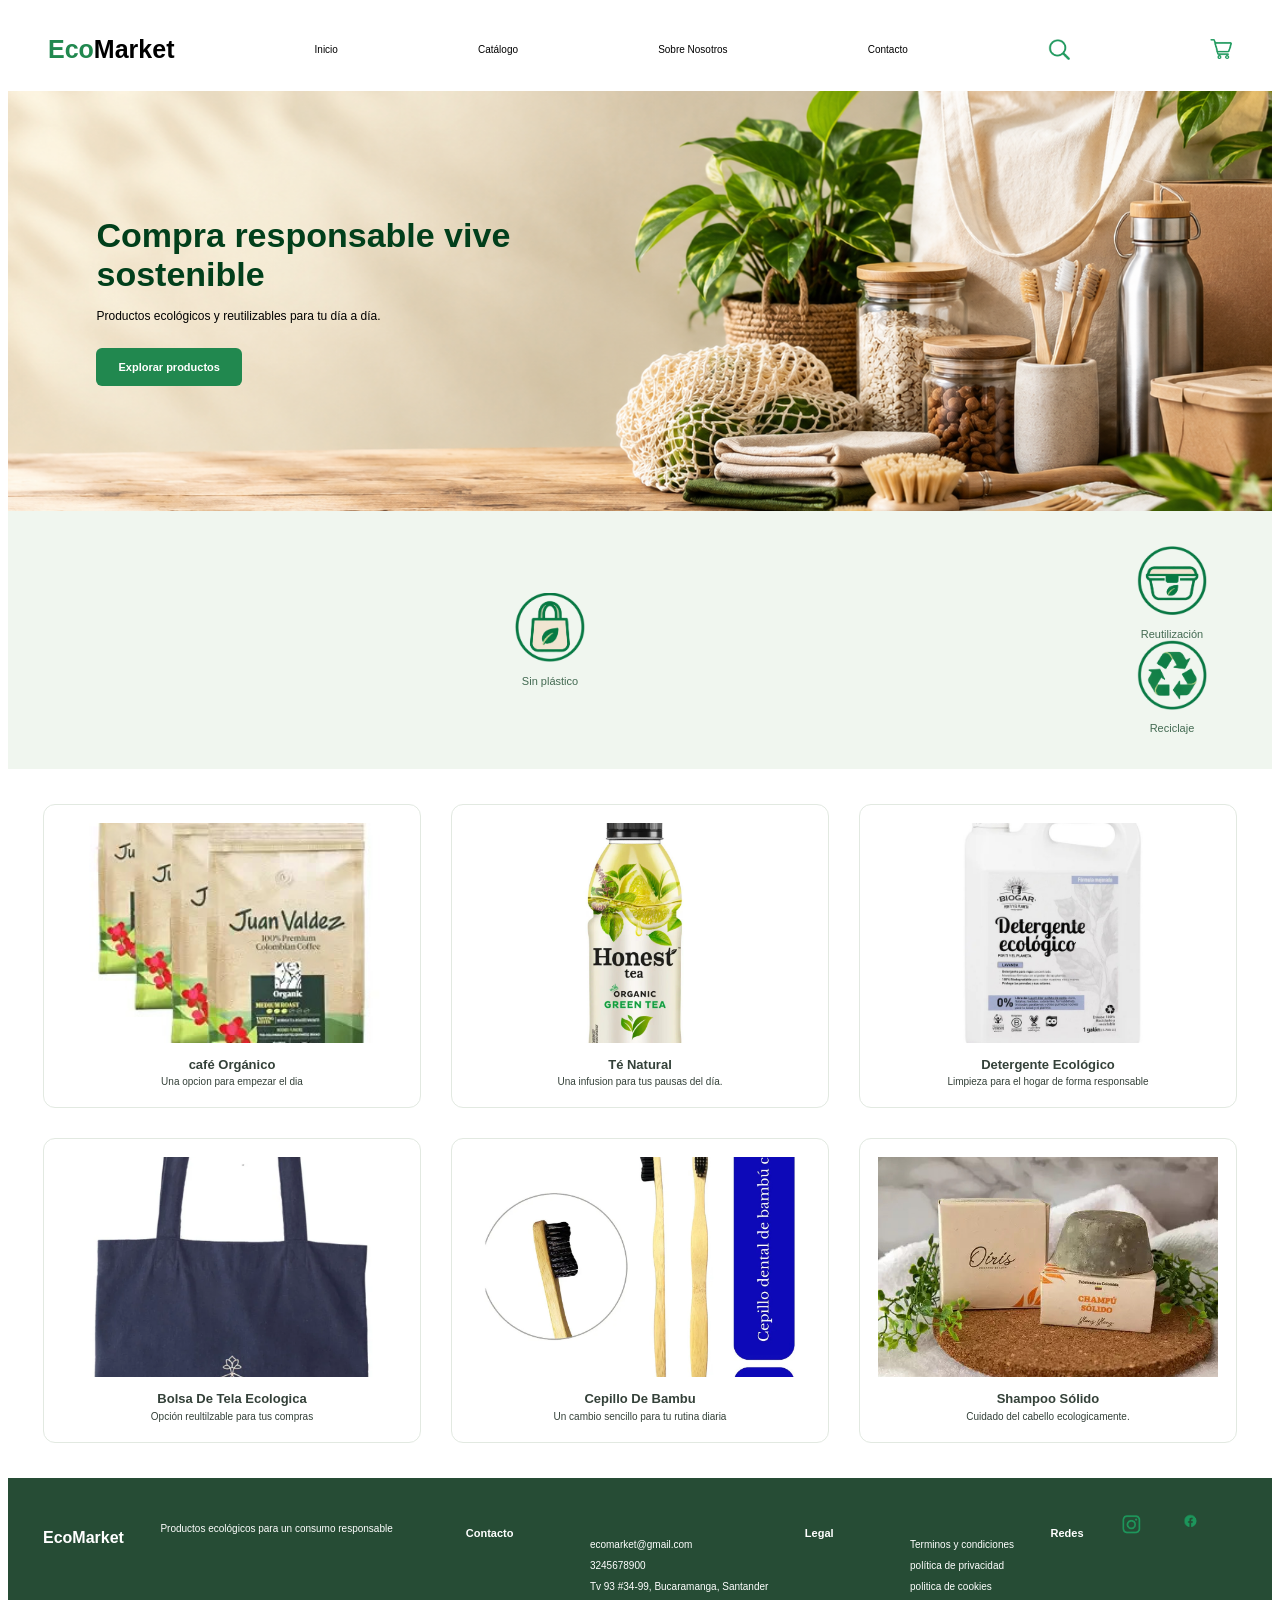
==== commit c001311d: "fix: :bug: soluccion problemas de sintaxis soluccion problemas de sintaxis" ====
--- a/index.html
+++ b/index.html
@@ -83,7 +83,7 @@
         <p><span>Té Natural</span><br>Una infusion para tus pausas del día.</p>
     </div>
 
-    <div class="destacados_objetos"
+    <div class="destacados_objetos">
         <img src="img/products/hogar-detergente.jpg">
         <p><span>Detergente Ecológico</span><br>Limpieza para el hogar de forma responsable</p>
     </div>
--- a/css/layout.css
+++ b/css/layout.css
@@ -16,14 +16,53 @@
 }
 
 /* BANNER PRINCIPAL */
-.banner_principal {
+li.banner_principal {
     position: relative;
-}
-
-img.banner_principal {
-    width: 100%;
-    height: 350px;
+    display: flex;
+    flex-direction: column;
+    justify-content: center;
+    align-items: flex-start;
+    min-height: 420px;
+    padding: 50px 7%;
+    box-sizing: border-box;
+    list-style: none;
+    overflow: hidden;
+}
+
+/* Imagen de fondo */
+li.banner_principal img.banner_principal {
+    position: absolute;
+    inset: 0;
+    width: 100%;
+    height: 100%;
     object-fit: cover;
+    object-position: center;
+    z-index: 0;
+}
+
+/* Texto y botón encima de la imagen */
+li.banner_principal .titulo_banner,
+li.banner_principal .texto_banner,
+li.banner_principal .boton_productos {
+    position: relative;
+    z-index: 1;
+}
+
+li.banner_principal .titulo_banner {
+    max-width: 550px;
+    margin: 0 0 15px;
+}
+
+li.banner_principal .texto_banner {
+    max-width: 450px;
+    margin: 0 0 25px;
+}
+
+li.banner_principal .boton_productos {
+    display: inline-block;
+    padding: 13px 22px;
+    border-radius: 6px;
+    text-decoration: none;
 }
 
 /* BANNER SECUNDARIO */
--- a/css/main.css
+++ b/css/main.css
@@ -32,13 +32,13 @@
 .titulo_banner {
     font-size: 34px;
     font-weight: 700;
-    color: rgb(255, 255, 255);
+    color: rgb(1, 63, 27);
 }
 
 .texto_banner {
     font-size: 12px;
     font-weight: 400;
-    color: rgb(255, 255, 255);
+    color: rgb(0, 0, 0);
 }
 
 .boton_productos {
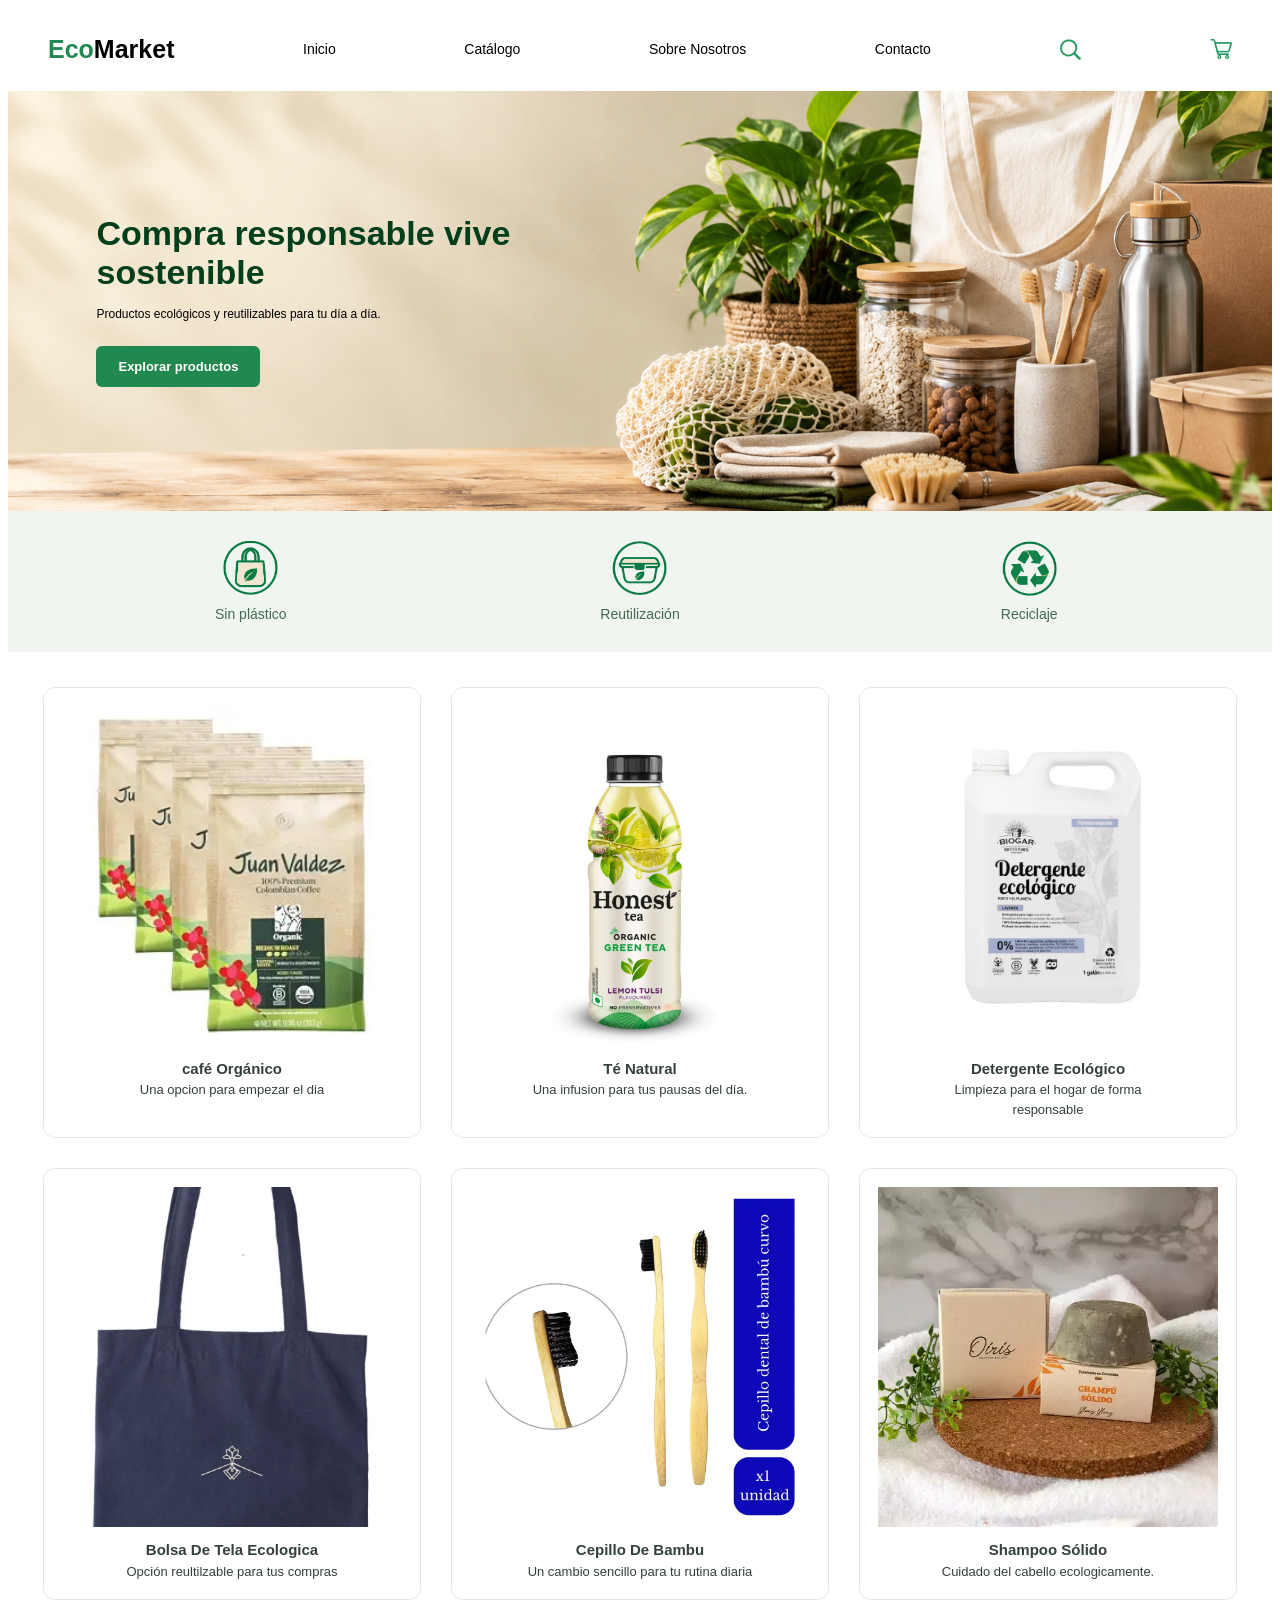
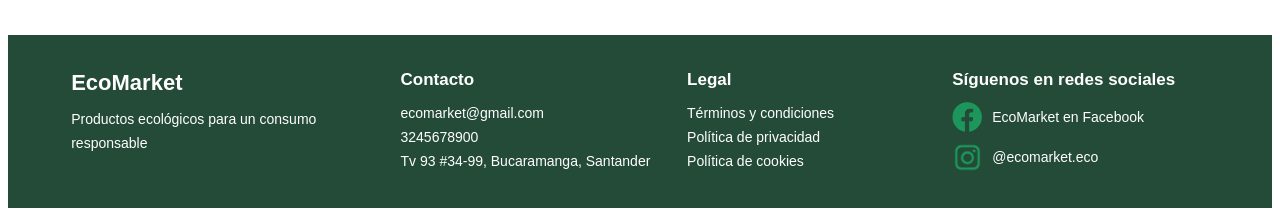
==== commit 5d915527: "feat: :sparkles: finalizacion index.html y rama home finalizacion index.html y rama home" ====
--- a/index.html
+++ b/index.html
@@ -53,20 +53,20 @@
 <li class="banner_secundario">
 
     <div class="item_banner">
-        <img src="img/icons/Sin-plástico.png" class="secundario_1">
+        <img src="img/icons/Sin-plástico.png" class="secundario_1" alt="Sin plástico">
         <h3 class="1_banner">Sin plástico</h3>
     </div>
 
-    <div>
     <div class="item_banner">
-        <img src="img/icons/Reutilización.png"  class="secundario_2">
+        <img src="img/icons/Reutilización.png" class="secundario_2" alt="Reutilización">
         <h3 class="2_banner">Reutilización</h3>
     </div>
 
     <div class="item_banner">
-        <img src="img/icons/Reciclaje.png" class="secundario_3">
+        <img src="img/icons/Reciclaje.png" class="secundario_3" alt="Reciclaje">
         <h3 class="3_banner">Reciclaje</h3>
     </div>
+
 </li>
 
 
@@ -106,27 +106,54 @@
 
 
     <!--pie de pagina-->
-<li class="pie_de_pagina">
-<footer>
-    <h3 class="titulo_pie">EcoMarket</h3>
-    <p>Productos ecológicos para un consumo responsable<p>
-    <h4>Contacto</h4>
-    <ol>
-        <p>ecomarket@gmail.com</p>
-        <p>3245678900</p>
-        <p>Tv 93 #34-99, Bucaramanga, Santander</p>
-    </ol>
-    <h4>Legal</h4>
-    <ol>
-        <p>Terminos y condiciones</p>
-        <p>política de privacidad</p>
-        <p>politica de cookies</p> 
-    </ol>
-    <h4>Redes</h4>
+    <li class="pie_de_pagina">
+    <footer>
 
-    <img src="img/icons/ig.png">
-    <img src="img/icons/fb.png">
-    <p spellcheck="false"></p>
+        <!-- Columna 1: Marca -->
+        <div class="columna_pie">
+            <h3 class="titulo_pie">EcoMarket</h3>
+            <p>Productos ecológicos para un consumo responsable</p>
+        </div>
+
+        <!-- Columna 2: Contacto -->
+        <div class="columna_pie">
+            <h4>Contacto</h4>
+            <ol>
+                <li>ecomarket@gmail.com</li>
+                <li>3245678900</li>
+                <li>Tv 93 #34-99, Bucaramanga, Santander</li>
+            </ol>
+        </div>
+
+        <!-- Columna 3: Legal -->
+        <div class="columna_pie">
+            <h4>Legal</h4>
+            <ol>
+                <li><a href="sobre-nosotros.html">Términos y condiciones</a></li>
+                <li><a href="sobre-nosotros.html">Política de privacidad</a></li>
+                <li><a href="sobre-nosotros.html">Política de cookies</a></li>
+            </ol>
+        </div>
+
+        <!-- Columna 4: Redes sociales -->
+        <div class="columna_pie">
+            <h4>Síguenos en redes sociales</h4>
+
+            <div class="logos_redes">
+                <div>
+                    <img src="img/icons/fb.png" alt="Facebook">
+                    <span>EcoMarket en Facebook</span>
+                </div>
+
+                <div>
+                    <img src="img/icons/ig.png" alt="Instagram">
+                    <span>@ecomarket.eco</span>
+                </div>
+            </div>
+        </div>
+
+    </footer>
+</li>
     </footer>
 </li>
 </body>
--- a/css/layout.css
+++ b/css/layout.css
@@ -1,5 +1,4 @@
-/*COMIENZO INDEX.HTML*/
-
+/* COMIENZO INDEX.HTML */
 
 /* ENCABEZADO */
 header {
@@ -66,46 +65,57 @@
 }
 
 /* BANNER SECUNDARIO */
-.banner_secundario {
-    display: flex;
+li.banner_secundario {
+    display: flex;
+    flex-direction: row;
     justify-content: space-evenly;
     align-items: center;
     gap: 30px;
-    flex-wrap: wrap;
+    width: 100%;
+    padding: 30px 5%;
+    margin: 0;
+    box-sizing: border-box;
     background-color: #f0f6ef;
-    padding: 35px 25px;
-    margin: 0;
-    list-style: none;
-    box-sizing: border-box;
-}
-
-.item_banner {
-    display: flex;
+    list-style: none;
+}
+
+.banner_secundario .item_banner {
+    display: flex;
+    flex: 1;
     flex-direction: column;
     align-items: center;
     justify-content: center;
-    gap: 12px;
-    flex: 1;
-    min-width: 150px;
+    gap: 10px;
+    min-width: 0;
     text-align: center;
 }
 
-.item_banner img {
-    width: 70px;
-    height: 70px;
+.banner_secundario .item_banner img {
+    display: block;
+    width: 55px;
+    height: 55px;
     object-fit: contain;
-}
-
-.item_banner h3 {
-    margin: 0;
-}
-
-.item_banner {
+    margin: 0 auto;
+}
+
+.banner_secundario .item_banner h3 {
+    margin: 0;
     text-align: center;
 }
 
+/* Adaptación del banner secundario a móviles */
+@media (max-width: 700px) {
+    li.banner_secundario {
+        flex-wrap: wrap;
+        gap: 25px;
+    }
+
+    .banner_secundario .item_banner {
+        flex: 1 1 120px;
+    }
+}
+
 /* PRODUCTOS DESTACADOS */
-
 .productos_destacados {
     display: grid;
     grid-template-columns: repeat(3, minmax(0, 1fr));
@@ -131,10 +141,10 @@
 }
 
 .destacados_objetos img {
-    display: block;
-    width: 100%;
-    height: 190px;
-    object-fit: contain;
+    width: 100%;
+    aspect-ratio: 1 / 1;
+    height: auto;
+    object-fit: cover;
 }
 
 .destacados_objetos p {
@@ -157,31 +167,94 @@
     }
 }
 
-.destacados_objetos {
-    min-width: 0;
-}
-
-.destacados_objetos img {
-    width: 100%;
-    height: 220px;
-    object-fit: cover;
-}
-
-/* PIE DE PAGINA */
-.pie_de_pagina {
-    list-style: none;
-}
-
-footer {
-    display: flex;
-    justify-content: space-between;
-    align-items: flex-start;
-    gap: 25px;
-    padding: 35px;
-    background-color: rgb(38, 76, 53);
-}
-
-/* Movil */
+/* PIE DE PÁGINA */
+li.pie_de_pagina {
+    display: block;
+    width: 100%;
+    padding: 0;
+    margin: 0;
+    list-style: none;
+    box-sizing: border-box;
+    background-color: #244b38;
+}
+
+.pie_de_pagina footer {
+    display: grid;
+    grid-template-columns: 1.4fr 1.2fr 1.1fr 1.2fr;
+    align-items: start;
+    gap: 30px;
+    width: 100%;
+    padding: 35px 5%;
+    box-sizing: border-box;
+    background-color: #244b38;
+}
+
+/* Evita que los elementos se distribuyan de forma irregular */
+.pie_de_pagina footer h3,
+.pie_de_pagina footer h4,
+.pie_de_pagina footer p {
+    margin: 0 0 12px;
+}
+
+.pie_de_pagina footer h3,
+.pie_de_pagina footer h4,
+.pie_de_pagina footer p {
+    overflow-wrap: anywhere;
+}
+
+.pie_de_pagina footer ol {
+    margin: 0;
+    padding: 0;
+    list-style: none;
+}
+
+.pie_de_pagina footer ol p {
+    margin-bottom: 8px;
+}
+
+/* Logos de redes sociales */
+.pie_de_pagina footer img {
+    display: inline-block;
+    width: 30px;
+    height: 30px;
+    object-fit: contain;
+    vertical-align: middle;
+    margin: 8px 10px 0 0;
+}
+
+/* Ambos logos con el mismo tamaño */
+.pie_de_pagina .logos_redes img {
+    width: 30px;
+    height: 30px;
+    object-fit: contain;
+    transform: none;
+}
+
+/* Adaptación del pie de página a pantallas pequeñas */
+@media (max-width: 700px) {
+    .pie_de_pagina footer {
+        grid-template-columns: repeat(2, minmax(0, 1fr));
+        gap: 25px;
+        padding: 25px;
+    }
+
+    li.banner_secundario {
+        flex-wrap: wrap;
+        gap: 25px;
+    }
+
+    .banner_secundario .item_banner {
+        flex: 1 1 120px;
+    }
+}
+
+@media (max-width: 450px) {
+    .pie_de_pagina footer {
+        grid-template-columns: 1fr;
+    }
+}
+
+/* Adaptación general a móviles */
 @media (max-width: 700px) {
     .barra_encabezado {
         flex-wrap: wrap;
@@ -202,5 +275,4 @@
     }
 }
 
-
-/*FINAL INDEX.HTML*/+/* FINAL INDEX.HTML */
--- a/css/componets.css
+++ b/css/componets.css
@@ -1,11 +1,31 @@
-/*COMIENZO INDEX.HTML*/
+/* COMIENZO INDEX.HTML */
 
-/* ENLACES DEL ENCABEZADO */
+/* TODA LA PÁGINA */
+body {
+    font-family: 'Poppins', sans-serif;
+    color: rgb(52, 65, 57);
+}
+
+/* ENCABEZADO */
+.titulo span {
+    font-family: 'Montserrat', sans-serif;
+    font-size: 25px;
+    font-weight: 750;
+    color: rgb(33, 136, 79);
+}
+
+.titulo {
+    font-family: 'Montserrat', sans-serif;
+    font-size: 25px;
+    font-weight: 750;
+    color: rgb(0, 0, 0);
+}
+
 .e_inicio,
 .e_catalogo,
 .e_nosotros,
 .e_contacto {
-    font-size: 10px;
+    font-size: 14px;
     font-weight: 500;
     color: rgb(0, 0, 0);
     text-decoration: none;
@@ -20,43 +40,91 @@
     cursor: pointer;
 }
 
-/* BOTON DEL BANNER */
-.boton_productos {
-    display: inline-block;
-    padding: 10px 18px;
-    border-radius: 5px;
-    font-size: 11px;
-    font-weight: 600;
-    color: white;
-    background-color: rgb(33, 136, 79);
-    text-decoration: none;
+/* BANNER PRINCIPAL */
+.titulo_banner {
+    font-size: 34px;
+    font-weight: 700;
+    color: rgb(1, 63, 27);
 }
 
-/* BENEFICIOS ECOLOGICOS */
+.texto_banner {
+    font-size: 12px;
+    font-weight: 400;
+    color: rgb(0, 0, 0);
+}
+
+.boton_productos {
+    font-size: 13px;
+    font-weight: 600;
+    color: rgb(255, 255, 255);
+    background-color: rgb(33, 136, 79);
+}
+
+/* BANNER SECUNDARIO */
 .item_banner h3 {
-    font-size: 11px;
+    font-size: 14px;
     font-weight: 500;
     color: rgb(67, 106, 82);
 }
 
-/* TEXTOS DE LOS PRODUCTOS */
+/* PRODUCTOS DESTACADOS */
 .destacados_objetos p {
-    font-size: 10px;
+    font-size: 13px;
     font-weight: 400;
     color: rgb(52, 65, 57);
 }
 
 .destacados_objetos span {
-    font-size: 13px;
+    font-size: 15px;
     font-weight: 700;
     color: rgb(52, 65, 57);
 }
 
-/* IMAGENES DE REDES SOCIALES */
-footer img {
-    width: 22px;
-    height: 22px;
-    object-fit: contain;
+/* PIE DE PÁGINA */
+footer h3 {
+    font-size: 22px;
+    font-weight: 700;
+    color: rgb(255, 255, 255);
 }
 
-/*FINAL INDEX.HTML*/+footer h4 {
+    font-size: 17px;
+    font-weight: 700;
+    color: rgb(255, 255, 255);
+}
+
+footer p,
+.pie_de_pagina footer ol li {
+    font-size: 14px;
+    line-height: 1.7;
+    font-weight: 400;
+    color: rgb(255, 255, 255);
+}
+
+/* REDES SOCIALES: ICONO Y TEXTO EN LA MISMA LÍNEA */
+.pie_de_pagina .logos_redes > div {
+    display: flex;
+    flex-direction: row;
+    align-items: center;
+    gap: 10px;
+    margin-top: 10px;
+    color: #ffffff;
+    font-size: 14px;
+}
+
+/* TAMAÑO IGUAL PARA LOS DOS ICONOS */
+.pie_de_pagina .logos_redes img {
+    display: inline-block;
+    width: 30px;
+    height: 30px;
+    object-fit: contain;
+    flex-shrink: 0;
+    margin: 0;
+}
+
+.pie_de_pagina footer a {
+    color: #ffffff;
+    text-decoration: none;
+}
+
+/* FINAL INDEX.HTML */
